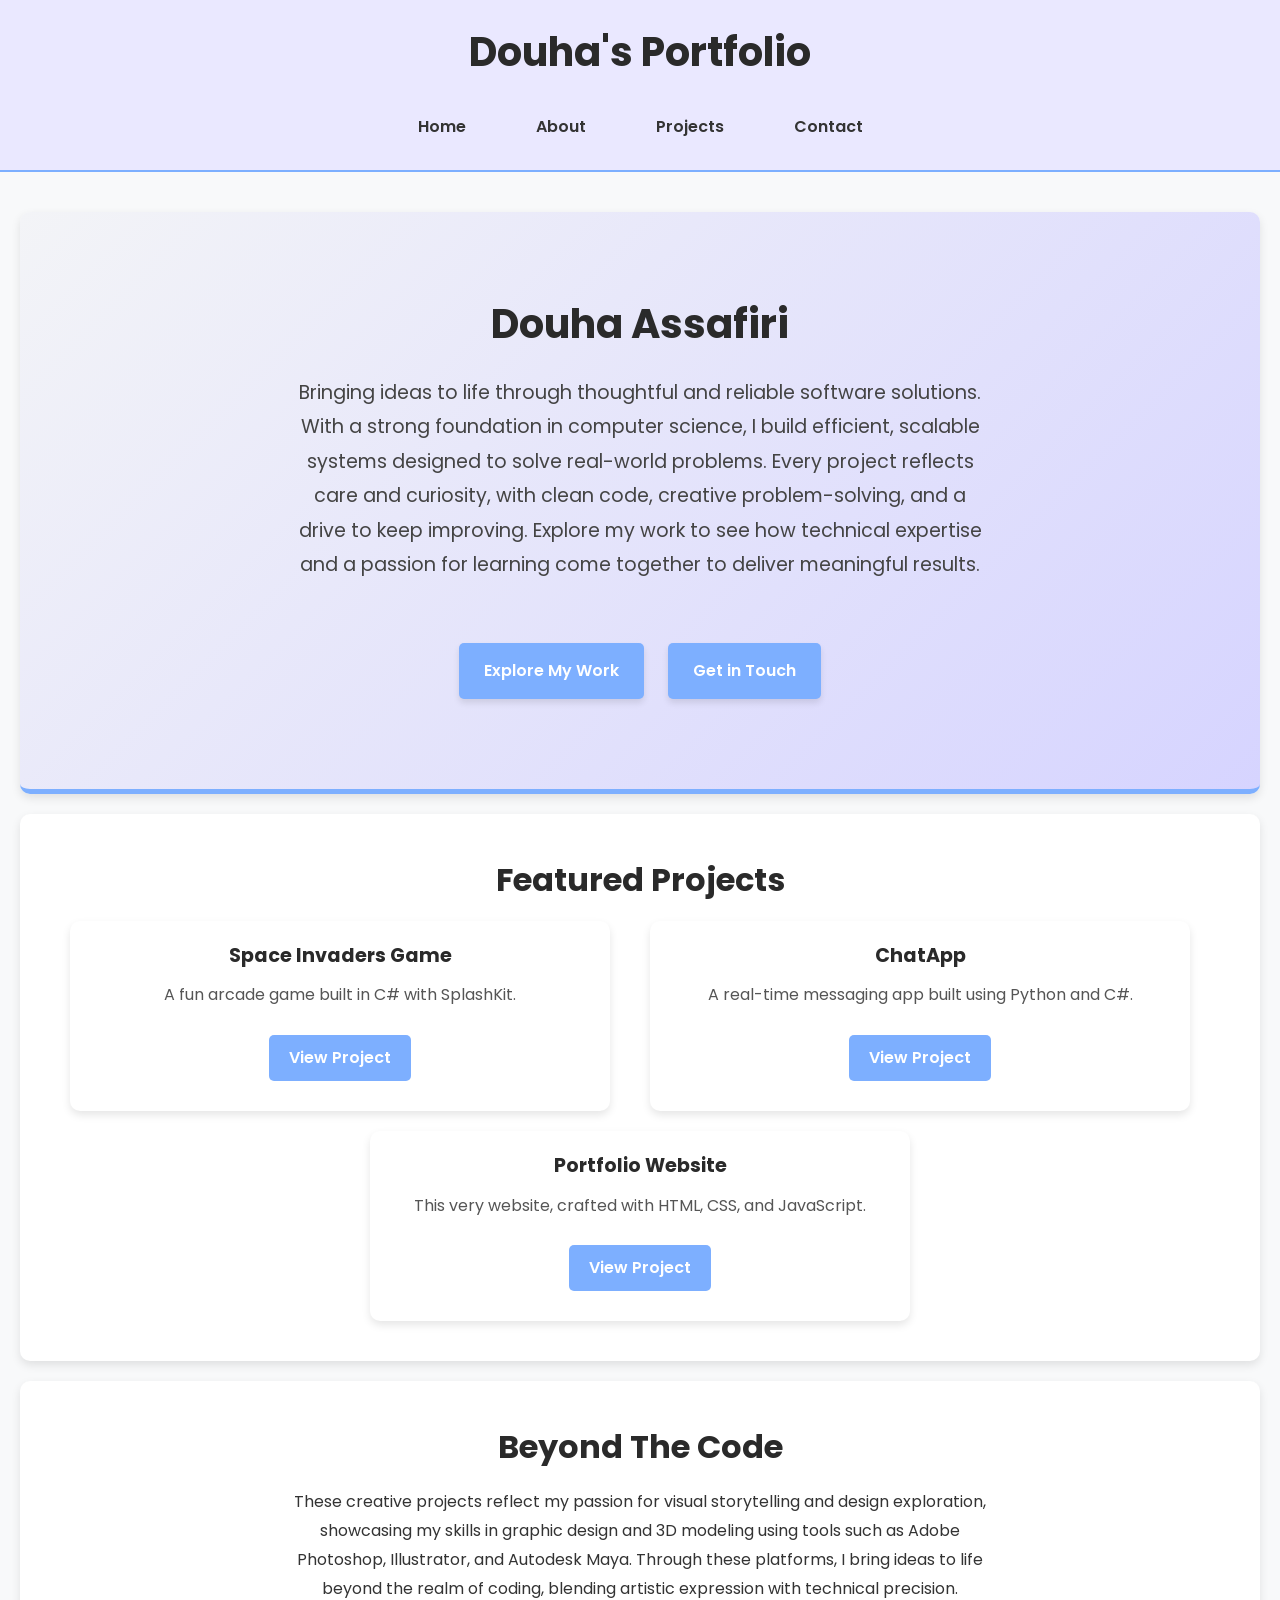
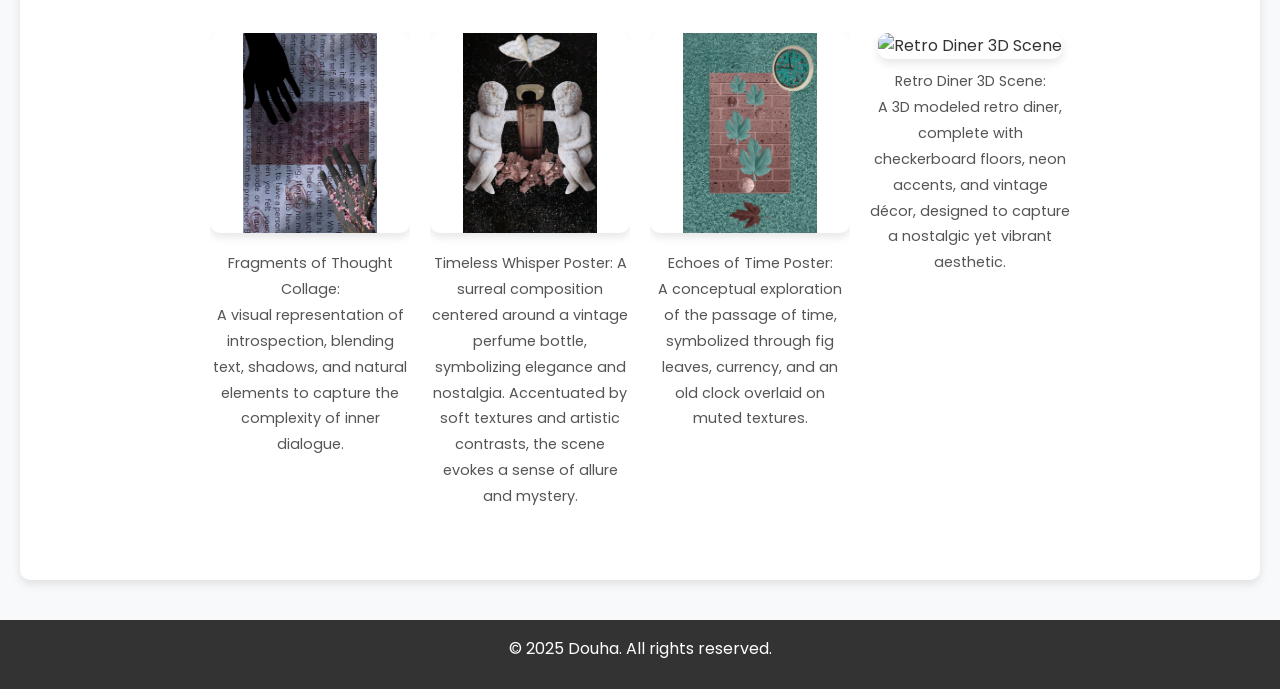
==== index.html @ 79ac9a8f "Updated design details and project descriptions" ====
<!DOCTYPE html>
<html lang="en">

<head>
    <meta charset="UTF-8">
    <meta name="viewport" content="width=device-width, initial-scale=1.0">
    <title>Douha's Portfolio</title>
    <link href="https://fonts.googleapis.com/css2?family=Poppins:wght@400;600&display=swap" rel="stylesheet">
    <link rel="stylesheet" href="style.css">
    <link rel="stylesheet" href="https://cdnjs.cloudflare.com/ajax/libs/highlight.js/11.7.0/styles/default.min.css">
    <script src="https://cdnjs.cloudflare.com/ajax/libs/highlight.js/11.7.0/highlight.min.js"></script>
    <script>hljs.highlightAll();</script>
</head>

<body>
    <header>
        <h1>Douha's Portfolio</h1>
        <button class="hamburger" aria-label="Toggle menu">☰</button>
        <nav>
            <a href="index.html">Home</a>
            <a href="about.html">About</a>
            <a href="projects.html">Projects</a>
            <a href="contact.html">Contact</a>
        </nav>
    </header>

    <main>
        <!-- Hero Section -->
        <section id="hero">
            <h1>Douha Assafiri</h1>
            <p>
                Bringing ideas to life through thoughtful and reliable software solutions. With a strong foundation in
                computer science, I build efficient, scalable systems designed to solve real-world problems. Every
                project reflects care and curiosity, with clean code, creative problem-solving, and a drive to keep
                improving. Explore my work to see how technical expertise and a passion for learning come together to
                deliver meaningful results.
            </p>
            <div class="buttons">
                <a href="projects.html" class="button">Explore My Work</a>
                <a href="contact.html" class="button">Get in Touch</a>
            </div>
        </section>

        <!-- Featured Projects Section -->
        <section id="projects">
            <h2>Featured Projects</h2>
            <div class="project-gallery">
                <div class="project-item">
                    <h3>Space Invaders Game</h3>
                    <p>A fun arcade game built in C# with SplashKit.</p>
                    <a href="projects/space-invaders.html" class="button">View Project</a>
                </div>
                <br><br>
                <div class="project-item">
                    <h3>ChatApp</h3>
                    <p>A real-time messaging app built using Python and C#.</p>
                    <a href="#projects/chatapp.html" class="button">View Project</a>
                </div>
                <br><br>
                <div class="project-item">
                    <h3>Portfolio Website</h3>
                    <p>This very website, crafted with HTML, CSS, and JavaScript.</p>
                    <a href="projects/portfolio-website.html" class="button">View Project</a>
                </div>
            </div>
        </section>

        <!-- Complementary Skills Section -->
        <section id="skills">
            <h2>Beyond the Code</h2>
            <p>These creative projects reflect my passion for visual storytelling and design exploration, showcasing my
                skills in graphic design and 3D modeling using tools such as Adobe Photoshop, Illustrator, and Autodesk
                Maya. Through these platforms, I bring ideas to life beyond the realm of coding, blending artistic
                expression with technical precision.</p>

            <div class="thumbnail-gallery">
                <div class="thumbnail-item">
                    <img src="images/book.png" alt="Fragments of Thought Collage" onclick="openLightbox(0)">
                    <p>Fragments of Thought Collage: <br>A visual representation of introspection, blending text,
                        shadows, and natural elements to capture the complexity of inner dialogue.</p>
                </div>
                <div class="thumbnail-item">
                    <img src="images/perfume.png" alt="Timeless Whisper Poster" onclick="openLightbox(1)">
                    <p>Timeless Whisper Poster: A surreal composition centered around a vintage perfume bottle,
                        symbolizing elegance and nostalgia. Accentuated by soft textures and artistic contrasts, the
                        scene evokes a sense of allure and mystery.</p>
                </div>
                <div class="thumbnail-item">
                    <img src="images/time.png" alt="Echoes of Time Poster" onclick="openLightbox(2)">
                    <p>Echoes of Time Poster: <br>A conceptual exploration of the passage of time, symbolized through
                        fig leaves, currency, and an old clock overlaid on muted textures.</p>
                </div>
                <div class="thumbnail-item diner">
                    <img src="images/3d-model-thumbnail.jpg" alt="Retro Diner 3D Scene" onclick="openLightbox(3)">
                    <p>Retro Diner 3D Scene: <br>A 3D modeled retro diner, complete with checkerboard floors, neon
                        accents, and vintage décor, designed to capture a nostalgic yet vibrant aesthetic.</p>
                </div>
            </div>
        </section>
    </main>

    <!-- Lightbox -->
    <div id="lightbox" class="hidden">
        <span class="close-btn">&times;</span>
        <div class="lightbox-content">
            <img id="lightbox-img" src="" alt="">
            <p id="lightbox-caption"></p>
            <button class="prev">&larr; Prev</button>
            <button class="next">Next &rarr;</button>
        </div>
    </div>

    <footer>
        <p>&copy; 2025 Douha. All rights reserved.</p>
    </footer>

    <script src="script.js" defer></script>
</body>

</html>
---- style.css ----
/* General Reset */
* {
    margin: 0;
    padding: 0;
    box-sizing: border-box;
}

/* HTML and Body */
html, body {
    height: 100%;
    display: flex;
    flex-direction: column;
}

/* General Styles */
body {
    font-family: 'Poppins', Arial, sans-serif;
    margin: 0;
    padding: 0;
    background: #f8f9fa;
    color: #333;
    line-height: 1.6;
}

/* General List Styling */
section ul, section ol {
    text-align: left;
    margin-bottom: 20px;
    padding: 0;
}

p, section li {
    font-size: 1rem;
    margin: 0 0 10px;
    max-width: 700px;
    line-height: 1.8;
}

h1 {
    font-size: 2.5rem;
    margin-bottom: 20px;
    font-weight: 700;
    color: #2a2a2a;
    text-transform: capitalize;
}

h2 {
    font-size: 2rem;
    margin-bottom: 16px;
    font-weight: 700;
    color: #2a2a2a;
    text-transform: capitalize;
}

h3 {
    font-size: 1.5rem;
    margin-bottom: 10px;
    font-weight: 700;
    color: #2a2a2a;
    text-transform: capitalize;
}



/***************************************************/
/* Header */
/***************************************************/
header {
    background: #eae8ff;
    color: #333;
    padding: 20px;
    text-align: center;
    border-bottom: 2px solid #7dafff;
    position: relative;
}

nav {
    display: flex;
    justify-content: center;
    flex-wrap: wrap;
    gap: 20px;
}

nav a {
    margin: 0 10px;
    text-decoration: none;
    color: #333;
    font-weight: 600;
    position: relative;
    padding: 10px 15px;
}

nav a:hover {
    color: #005f99;
}

nav a::after {
    content: "";
    position: absolute;
    left: 0;
    bottom: 0;
    width: 0;
    height: 2px;
    background: linear-gradient(90deg, #7dafff, #94c8ff);
    transition: width 0.3s ease-in-out;
}

nav a:hover::after {
    width: 100%;
}



/* Main Content */
main {
    flex: 1;
    padding: 20px;
}

/* Sections */
section {
    padding: 40px;
    display: flex;
    flex-direction: column;
    align-items: center;
    justify-content: center;
    margin: 20px auto;
    background: #ffffff;
    border-radius: 10px;
    box-shadow: 0 4px 10px rgba(0, 0, 0, 0.1);
    text-align: center;
}

/* Buttons */
a.button {
    display: inline-block;
    padding: 10px 18px;
    background: linear-gradient(90deg, #7dafff, #94c8ff);
    color: #ffffff;
    text-decoration: none;
    border-radius: 25px;
    font-weight: 600;
    transition: background-size 0.3s ease-in-out, transform 0.2s ease-in-out;
    background-size: 200% 200%;
    background-position: 0% 50%;
}

a.button:hover {
    background-position: 100% 50%;
    transform: translateY(-3px);
}



/***************************************************/
/* Index Page */
/***************************************************/

/* Hero Section */

#hero {
    text-align: center;
    padding: 80px 20px;
    background: linear-gradient(135deg, #f3f4f7, #d6d4ff);
    color: #333;
    border-bottom: 5px solid #7dafff;
}

#hero h1 {
    font-size: 2.5rem;
    margin-bottom: 20px;
    font-weight: 700;
    color: #2a2a2a;
    text-transform: capitalize;
}

#hero p {
    font-size: 1.2rem;
    max-width: 700px;
    margin: 0 auto 30px;
    line-height: 1.8;
    color: #444;
}

#hero .buttons {
    margin-top: 20px;
}

#hero .button {
    margin: 10px;
    padding: 15px 25px;
    font-size: 1rem;
    background: #7dafff;
    color: white;
    text-decoration: none;
    border-radius: 5px;
    transition: background 0.3s ease, transform 0.2s ease;
    box-shadow: 0 4px 6px rgba(0, 0, 0, 0.1);
}

#hero .button:hover {
    background: #005f99;
    transform: translateY(-3px);
}

/* Projects Section */

#coding {
    text-align: center;
    padding: 40px;
    background: #f8f9fa;
}

.project-gallery {
    display: flex;
    flex-wrap: wrap;
    justify-content: center;
    gap: 20px;
}

/* Skills Section */

#skills {
    text-align: center;
    padding: 40px;
    background: #ffffff;
}

#skills .skills-list {
    max-width: 800px;
    margin: 20px auto;
    text-align: left;
}

#skills .skills-list ul {
    list-style-type: none;
    padding: 0;
}

#skills .skills-list li {
    margin: 10px 0;
    font-size: 1rem;
    line-height: 1.8;
    color: #555;
}



/***************************************************/
/* About Page */
/***************************************************/

/* Call-to-Action Section */

#cta {
    background: linear-gradient(135deg, #f3f4f7, #d6d4ff);
    padding: 40px 20px;
    text-align: center;
    border-radius: 10px;
    margin: 40px 20px;
}

#cta p {
    max-width: 700px;
    margin: 0 auto 20px;
}

#cta .buttons {
    margin-top: 20px;
}

#cta .button {
    margin: 10px;
    padding: 15px 25px;
    font-size: 1rem;
    background: #7dafff;
    color: white;
    text-decoration: none;
    border-radius: 5px;
    transition: background 0.3s ease, transform 0.2s ease;
    box-shadow: 0 4px 6px rgba(0, 0, 0, 0.1);
}

#cta .button:hover {
    background: #005f99;
    transform: translateY(-3px);
}



/***************************************************/
/* Projects Page */
/***************************************************/

#projects {
    padding: 40px 20px;
    text-align: center;
}

.project-list {
    display: flex;
    flex-wrap: wrap;
    justify-content: center;
    gap: 20px;
}

.project-item {
    width: 45%;
    background: #ffffff;
    padding: 20px;
    border-radius: 10px;
    box-shadow: 0 4px 8px rgba(0, 0, 0, 0.1);
    text-align: center;
    transition: transform 0.3s ease, box-shadow 0.3s ease;
}

.project-item:hover {
    transform: translateY(-3px);
    box-shadow: 0 8px 15px rgba(0, 0, 0, 0.2);
}


.project-item h3 {
    font-size: 1.2rem;
    margin-bottom: 10px;
}

.project-item p {
    color: #555;
    margin-bottom: 15px;
}

.project-item .project-links {
    display: flex;
    justify-content: center;
    margin-top: 10px;
}

.project-item .button {
    margin: 10px;
    padding: 10px 20px;
    background: #7dafff;
    color: white;
    text-decoration: none;
    border-radius: 5px;
    transition: background 0.3s ease, transform 0.2s ease;
}

.project-item .button:hover {
    background: #005f99;
    transform: translateY(-3px);
}

.toggle-files {
    font: inherit;
    display: inline-block;
    padding: 10px 20px;
    margin: 10px;
    background: #7dafff;
    color: #ffffff;
    text-decoration: none;
    border-radius: 5px;
    font-weight: 600;
    border: none;
    cursor: pointer;
    font-size: 1rem;
    transition: background-size 0.3s ease-in-out, transform 0.2s ease-in-out;
    background-size: 200% 200%;
    background-position: 0% 50%;
    box-shadow: 0 4px 6px rgba(0, 0, 0, 0.1);
}

.toggle-files:hover {
    background-position: 100% 50%;
    transform: translateY(-3px);
    background: #005f99;
}


.file-list {
    margin-top: 20px;
    text-align: left;
    background: #f8f9fa;
    border: 1px solid #ddd;
    padding: 15px;
    border-radius: 5px;
    overflow-x: auto;
    max-width: 100%;
}

.button-container {
    display: flex;
    justify-content: center;
    margin-top: 20px;
}

.button-container .button {
    display: inline-flex;
    align-items: center;
    justify-content: center;
    padding: 12px 20px;
    background: #f8f9fa;
    color: #7dafff;
    border-radius: 25px;
    border: 2px solid #7dafff;
    font-size: 1rem;
    font-weight: 600;
    cursor: pointer;
    transition: transform 0.3s ease, background 0.3s ease;
}

.button-container .button:hover {
    background: #7dafff;
    color: #ffffff;
    transform: translateY(-3px);
}

pre {
    white-space: pre-wrap;
    word-wrap: break-word;
    background: #f8f9fa;
    padding: 10px;
    border-radius: 5px;
    font-size: 0.9rem;
    max-width: 100%;
}

.file-list pre,
.file-list code {
    text-align: left;
    margin: 0;
    padding: 15px;
    background-color: #f8f9fa;
    border-radius: 5px;
    overflow-x: auto;
    font-family: 'Courier New', monospace;
}




/***************************************************/
/* Contact Page */
/***************************************************/

/* Icon Button */
.icon-button {
    display: inline-flex;
    justify-content: center;
    align-items: center;
    margin: 10px;
    width: 60px;
    height: 60px;
    background: #f8f9fa;
    border: 2px solid #d6d4ff;
    border-radius: 50%;
    transition: background 0.3s ease, transform 0.2s ease, box-shadow 0.2s ease;
    box-shadow: 0 4px 10px rgba(0, 0, 0, 0.1);
}

.icon-button:hover {
    background: #eae8ff; 
    transform: translateY(-3px) scale(1.1);
    box-shadow: 0 6px 15px rgba(0, 0, 0, 0.2);
}

.icon {
    width: 60%;
    height: 60%;
    display: block;
    filter: grayscale(100%);
    transition: filter 0.3s ease;
}

.icon-button:hover .icon {
    filter: grayscale(0);
}

/* Social Links Container */
.social-links {
    margin-top: 20px;
    display: flex;
    gap: 20px;
    justify-content: center;
}



/***************************************************/
/* Space Invaders Game */
/***************************************************/

/* Section Styling */
#overview, #design-details {
    text-align: center;
    padding: 40px 20px;
    background: #ffffff;
    margin: 40px auto;
    border-radius: 10px;
    box-shadow: 0 4px 10px rgba(0, 0, 0, 0.1);
}

/* Thumbnail Gallery */
.thumbnail-gallery {
    display: flex;
    justify-content: center;
    gap: 20px;
    flex-wrap: wrap;
    padding: 20px;
}

.thumbnail-item {
    width: 200px;
    text-align: center;
    overflow: hidden;
}

.thumbnail-item img {
    height: 200px;
    width: 100%;
    object-fit: contain;
    border-radius: 10px;
    box-shadow: 0 4px 10px rgba(0, 0, 0, 0.1);
    transition: transform 0.2s ease;
}

.thumbnail-item img:hover {
    transform: scale(1.05);
}

.thumbnail-item p {
    margin-top: 10px;
    font-size: 0.9rem;
    color: #555;
}

/* Embed PDF Styling */
iframe {
    border-radius: 10px;
    box-shadow: 0 4px 10px rgba(0, 0, 0, 0.1);
}

/* Lightbox Overlay */
#lightbox {
    position: fixed;
    top: 0;
    left: 0;
    width: 100vw;
    height: 100vh;
    background: rgba(0, 0, 0, 0.8);
    display: flex;
    justify-content: center;
    align-items: center;
    z-index: 9999;
}

#lightbox.hidden {
    display: none;
}

.lightbox-content {
    position: relative;
    text-align: center;
    color: white;
}

.lightbox-content img {
    max-width: 90%;
    max-height: 70vh;
    margin-bottom: 10px;
    border-radius: 10px;
}

.lightbox-content p {
    max-width: 90%;
    width: auto;
    margin: 0 auto;
    font-size: 1.1rem;
    padding-top: 10px;
}

.close-btn {
    position: absolute;
    top: 10px;
    right: 20px;
    font-size: 30px;
    color: white;
    cursor: pointer;
}

.prev, .next {
    background: #7dafff;
    border: none;
    color: white;
    padding: 10px 20px;
    font-size: 1.1rem;
    cursor: pointer;
    border-radius: 5px;
    margin: 10px;
}

.prev:hover, .next:hover, .close-btn:hover {
    background: #005f99;
}

body.lightbox-open {
    overflow: hidden;
}




/***************************************************/
/* Footer */
/***************************************************/

footer {
    background: #333;
    color: #ffffff;
    text-align: center;
    padding: 15px;
    font-size: 14px;
    margin: 0;
    width: 100%;
}

footer p {
    max-width: none;
}




/***************************************************/
/* Hamburger Menu */
/***************************************************/

.hamburger {
    display: none;
    background: none;
    border: none;
    font-size: 24px;
    cursor: pointer;
    color: #333;
    position: absolute;
    top: 15px;
    right: 15px;
    z-index: 1000;
}

/***************************************************/
/* Media Queries */
/***************************************************/

@media (max-width: 768px) {
    /* Ensure nav is hidden by default */
    nav {
        display: none; /* Hide navigation menu */
        flex-direction: column;
        gap: 10px;
        background: #eae8ff;
        position: absolute;
        top: 60px;
        right: 0;
        width: 100%;
        padding: 20px;
        box-shadow: 0 4px 10px rgba(0, 0, 0, 0.1);
        border-top: 2px solid #d6d4ff;
        z-index: 1000; /* Ensure it appears above other elements */
    }

    /* Show navigation when the "show" class is toggled */
    nav.show {
        display: flex;
    }

    /* Display hamburger menu for mobile */
    .hamburger {
        display: block;
    }

    nav a {
        padding: 10px;
        text-align: center;
        width: 100%;
        border-radius: 5px;
        transition: background 0.3s ease-in-out;
    }

    nav a:hover {
        background: #d6d4ff;
    }

    .project-item {
        width: 90%;
        padding: 10px;
    }

    pre {
        font-size: 0.8rem;
    }

    .lightbox-content img {
        max-width: 95%;
        max-height: 50vh;
    }

    .lightbox-content p {
        font-size: 1rem;
        padding-top: 5px;
    }

    .prev, .next {
        padding: 8px 16px;
        font-size: 1rem;
    }

    .close-btn {
        font-size: 24px;
        right: 10px;
    }
}
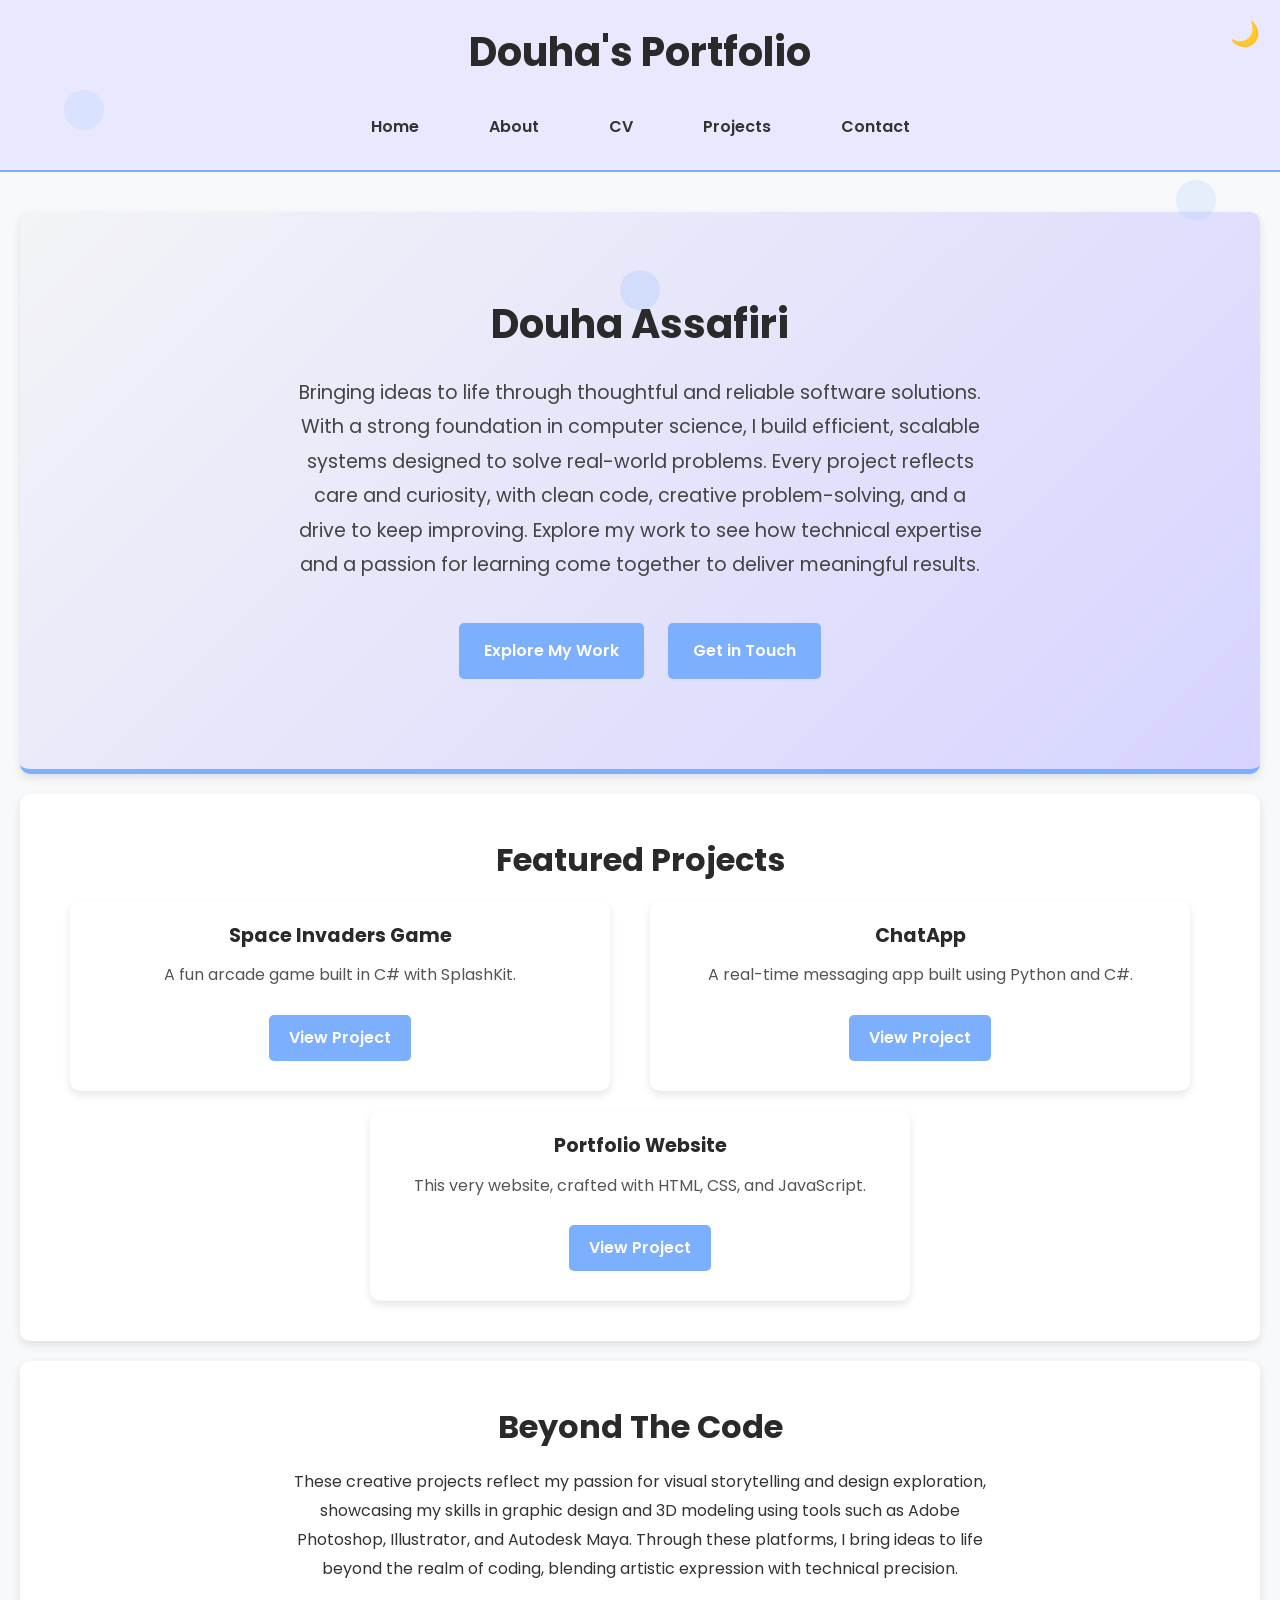
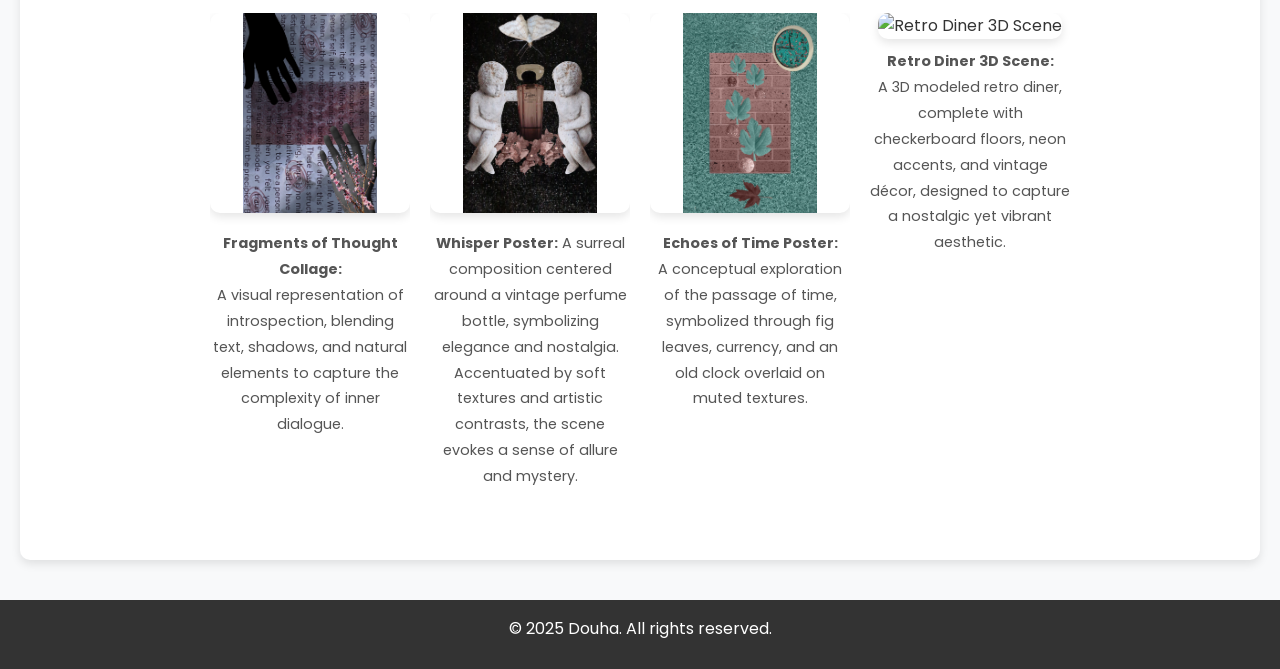
==== commit eaaf0c1a: "Enhanced styling, added CV page, and updated portfolio website project page" ====
--- a/index.html
+++ b/index.html
@@ -17,8 +17,10 @@
         <h1>Douha's Portfolio</h1>
         <button class="hamburger" aria-label="Toggle menu">☰</button>
         <nav>
+            <button id="theme-toggle" class="theme-toggle" aria-label="Toggle Dark Mode">🌙</button>
             <a href="index.html">Home</a>
             <a href="about.html">About</a>
+            <a href="cv.html">CV</a>
             <a href="projects.html">Projects</a>
             <a href="contact.html">Contact</a>
         </nav>
@@ -26,23 +28,28 @@
 
     <main>
         <!-- Hero Section -->
+        <div class="floating-shape shape-left"></div>
+        <div class="floating-shape shape-middle"></div>
+        <div class="floating-shape shape-right"></div>
         <section id="hero">
-            <h1>Douha Assafiri</h1>
-            <p>
-                Bringing ideas to life through thoughtful and reliable software solutions. With a strong foundation in
-                computer science, I build efficient, scalable systems designed to solve real-world problems. Every
-                project reflects care and curiosity, with clean code, creative problem-solving, and a drive to keep
-                improving. Explore my work to see how technical expertise and a passion for learning come together to
-                deliver meaningful results.
-            </p>
-            <div class="buttons">
-                <a href="projects.html" class="button">Explore My Work</a>
-                <a href="contact.html" class="button">Get in Touch</a>
+            <div class="hero-content">
+                <h1>Douha Assafiri</h1>
+                <p>
+                    Bringing ideas to life through thoughtful and reliable software solutions. With a strong foundation in
+                    computer science, I build efficient, scalable systems designed to solve real-world problems. Every
+                    project reflects care and curiosity, with clean code, creative problem-solving, and a drive to keep
+                    improving. Explore my work to see how technical expertise and a passion for learning come together to
+                    deliver meaningful results.
+                </p>
+                <div class="hero-buttons">
+                    <a href="projects.html" class="button">Explore My Work</a>
+                    <a href="contact.html" class="button">Get in Touch</a>
+                </div>
             </div>
         </section>
 
         <!-- Featured Projects Section -->
-        <section id="projects">
+        <section id="projects"  class="scroll-fade">
             <h2>Featured Projects</h2>
             <div class="project-gallery">
                 <div class="project-item">
@@ -54,7 +61,7 @@
                 <div class="project-item">
                     <h3>ChatApp</h3>
                     <p>A real-time messaging app built using Python and C#.</p>
-                    <a href="#projects/chatapp.html" class="button">View Project</a>
+                    <a href="projects/chatapp.html" class="button">View Project</a>
                 </div>
                 <br><br>
                 <div class="project-item">
@@ -66,7 +73,7 @@
         </section>
 
         <!-- Complementary Skills Section -->
-        <section id="skills">
+        <section id="skills"  class="scroll-fade">
             <h2>Beyond the Code</h2>
             <p>These creative projects reflect my passion for visual storytelling and design exploration, showcasing my
                 skills in graphic design and 3D modeling using tools such as Adobe Photoshop, Illustrator, and Autodesk
@@ -76,23 +83,23 @@
             <div class="thumbnail-gallery">
                 <div class="thumbnail-item">
                     <img src="images/book.png" alt="Fragments of Thought Collage" onclick="openLightbox(0)">
-                    <p>Fragments of Thought Collage: <br>A visual representation of introspection, blending text,
+                    <p><strong>Fragments of Thought Collage:</strong> <br>A visual representation of introspection, blending text,
                         shadows, and natural elements to capture the complexity of inner dialogue.</p>
                 </div>
                 <div class="thumbnail-item">
                     <img src="images/perfume.png" alt="Timeless Whisper Poster" onclick="openLightbox(1)">
-                    <p>Timeless Whisper Poster: A surreal composition centered around a vintage perfume bottle,
+                    <p><strong>Whisper Poster:</strong> A surreal composition centered around a vintage perfume bottle,
                         symbolizing elegance and nostalgia. Accentuated by soft textures and artistic contrasts, the
                         scene evokes a sense of allure and mystery.</p>
                 </div>
                 <div class="thumbnail-item">
                     <img src="images/time.png" alt="Echoes of Time Poster" onclick="openLightbox(2)">
-                    <p>Echoes of Time Poster: <br>A conceptual exploration of the passage of time, symbolized through
+                    <p><strong>Echoes of Time Poster:</strong> <br>A conceptual exploration of the passage of time, symbolized through
                         fig leaves, currency, and an old clock overlaid on muted textures.</p>
                 </div>
                 <div class="thumbnail-item diner">
                     <img src="images/3d-model-thumbnail.jpg" alt="Retro Diner 3D Scene" onclick="openLightbox(3)">
-                    <p>Retro Diner 3D Scene: <br>A 3D modeled retro diner, complete with checkerboard floors, neon
+                    <p><strong>Retro Diner 3D Scene:</strong> <br>A 3D modeled retro diner, complete with checkerboard floors, neon
                         accents, and vintage décor, designed to capture a nostalgic yet vibrant aesthetic.</p>
                 </div>
             </div>
@@ -105,8 +112,8 @@
         <div class="lightbox-content">
             <img id="lightbox-img" src="" alt="">
             <p id="lightbox-caption"></p>
-            <button class="prev">&larr; Prev</button>
-            <button class="next">Next &rarr;</button>
+            <button class="prev">&larr;</button>
+            <button class="next">&rarr;</button>
         </div>
     </div>
 
--- a/style.css
+++ b/style.css
@@ -3,6 +3,11 @@
     margin: 0;
     padding: 0;
     box-sizing: border-box;
+}
+
+/* Smooth Scrolling */
+html {
+    scroll-behavior: smooth;
 }
 
 /* HTML and Body */
@@ -22,6 +27,23 @@
     line-height: 1.6;
 }
 
+/* Dark Mode */
+.dark-mode {
+    background-color: #1e1e1e;
+    color: #ffffff;
+}
+
+.theme-toggle {
+    position: absolute;
+    top: 20px;
+    right: 20px;
+    background-color: transparent;
+    border: none;
+    font-size: 1.5rem;
+    cursor: pointer;
+    z-index: 1000;
+}
+
 /* General List Styling */
 section ul, section ol {
     text-align: left;
@@ -60,6 +82,69 @@
     text-transform: capitalize;
 }
 
+body.dark-mode h1, body.dark-mode h2, body.dark-mode h3, body.dark-mode p {
+    color: #eee;
+}
+
+body.dark-mode section {
+    background-color: #333;
+    color: #ddd;
+}
+
+.scroll-fade {
+    opacity: 1;
+    transform: translateY(0);
+    transition: opacity 0.6s ease, transform 0.6s ease;
+}
+
+.scroll-fade.hide {
+    transform: translateY(20px);
+}
+
+
+.scroll-fade.show {
+    opacity: 1;
+    transform: translateY(0);
+}
+
+.floating-shape {
+    width: 40px;
+    height: 40px;
+    background-color: #7dafff;
+    border-radius: 50%;
+    position: absolute;
+    animation: float 6s infinite ease-in-out;
+    opacity: 0.2;
+    z-index: 1;
+}
+
+.shape-left {
+    top: 10%;
+    left: 5%;
+    background-color: #94c8ff;
+}
+
+.shape-middle {
+    top: 30%;
+    left: 50%;
+    transform: translateX(-50%);
+    background-color: #7dafff;
+}
+
+.shape-right {
+    top: 20%;
+    right: 5%;
+    background-color: #94c8ff;
+}
+
+@keyframes float {
+    0%, 100% {
+        transform: translateY(0);
+    }
+    50% {
+        transform: translateY(-20px);
+    }
+}
 
 
 /***************************************************/
@@ -72,6 +157,12 @@
     text-align: center;
     border-bottom: 2px solid #7dafff;
     position: relative;
+}
+
+body.dark-mode header {
+    background: #333;
+    color: #eee;
+    border-bottom: 2px solid #555;
 }
 
 nav {
@@ -109,6 +200,13 @@
     width: 100%;
 }
 
+body.dark-mode nav a {
+    color: #eee;
+}
+
+body.dark-mode nav a::after {
+    background: linear-gradient(90deg, #444, #666);
+}
 
 
 /* Main Content */
@@ -135,7 +233,7 @@
 a.button {
     display: inline-block;
     padding: 10px 18px;
-    background: linear-gradient(90deg, #7dafff, #94c8ff);
+    background: #7dafff;
     color: #ffffff;
     text-decoration: none;
     border-radius: 25px;
@@ -146,8 +244,19 @@
 }
 
 a.button:hover {
+    background: linear-gradient(90deg, #94c8ff, #7dafff);
     background-position: 100% 50%;
     transform: translateY(-3px);
+}
+
+body.dark-mode a.button {
+    background: #444;
+    color: #7dafff;
+}
+
+body.dark-mode a.button:hover {
+    background: #888;
+    color: #ffffff;
 }
 
 
@@ -164,6 +273,42 @@
     background: linear-gradient(135deg, #f3f4f7, #d6d4ff);
     color: #333;
     border-bottom: 5px solid #7dafff;
+    display: flex;
+    justify-content: center;
+    align-items: center;
+}
+
+body.dark-mode #hero {
+    background: linear-gradient(135deg, #2b2b2b, #3e3e3e);
+    border-bottom: 5px solid #555;
+}
+
+.hero-content {
+    animation: fadeIn 0.8s ease-in-out;
+}
+
+@keyframes fadeIn {
+    0% {
+        opacity: 0;
+        transform: translateY(30px);
+    }
+    100% {
+        opacity: 1;
+        transform: translateY(0);
+    }
+}
+
+.hero-buttons a {
+    padding: 15px 25px;
+    color: white;
+    text-decoration: none;
+    margin: 10px;
+    border-radius: 5px;
+    transition: background 0.3s ease, transform 0.2s ease;
+}
+
+.hero-buttons a:hover {
+    transform: translateY(-3px);
 }
 
 #hero h1 {
@@ -174,6 +319,10 @@
     text-transform: capitalize;
 }
 
+body.dark-mode #hero h1 {
+    color: #eee;
+}
+
 #hero p {
     font-size: 1.2rem;
     max-width: 700px;
@@ -182,25 +331,8 @@
     color: #444;
 }
 
-#hero .buttons {
-    margin-top: 20px;
-}
-
-#hero .button {
-    margin: 10px;
-    padding: 15px 25px;
-    font-size: 1rem;
-    background: #7dafff;
-    color: white;
-    text-decoration: none;
-    border-radius: 5px;
-    transition: background 0.3s ease, transform 0.2s ease;
-    box-shadow: 0 4px 6px rgba(0, 0, 0, 0.1);
-}
-
-#hero .button:hover {
-    background: #005f99;
-    transform: translateY(-3px);
+body.dark-mode #hero p {
+    color: #ccc;
 }
 
 /* Projects Section */
@@ -211,6 +343,11 @@
     background: #f8f9fa;
 }
 
+body.dark-mode #coding {
+    background: #2c2c2c;
+    color: #ddd;
+}
+
 .project-gallery {
     display: flex;
     flex-wrap: wrap;
@@ -223,7 +360,12 @@
 #skills {
     text-align: center;
     padding: 40px;
-    background: #ffffff;
+    background-color: #ffffff;
+}
+
+body.dark-mode #skills {
+    background-color: #1f1f1f;
+    color: #ddd;
 }
 
 #skills .skills-list {
@@ -244,6 +386,10 @@
     color: #555;
 }
 
+body.dark-mode #skills .skills-list li {
+    color: #ccc;
+}
+
 
 
 /***************************************************/
@@ -257,7 +403,10 @@
     padding: 40px 20px;
     text-align: center;
     border-radius: 10px;
-    margin: 40px 20px;
+}
+
+body.dark-mode #cta {
+    background: linear-gradient(135deg, #2b2b2b, #3e3e3e);
 }
 
 #cta p {
@@ -273,8 +422,6 @@
     margin: 10px;
     padding: 15px 25px;
     font-size: 1rem;
-    background: #7dafff;
-    color: white;
     text-decoration: none;
     border-radius: 5px;
     transition: background 0.3s ease, transform 0.2s ease;
@@ -282,8 +429,142 @@
 }
 
 #cta .button:hover {
-    background: #005f99;
     transform: translateY(-3px);
+}
+
+
+
+/***************************************************/
+/* CV Page */
+/***************************************************/
+.cv-container {
+    display: flex;
+    flex-wrap: wrap;
+    gap: 20px;
+    padding: 40px;
+    background-color: #f7f7f7;
+}
+
+body.dark-mode .cv-container {
+    background-color: #2c2c2c;
+    color: #ddd;
+}
+
+.cv-left-column,
+.cv-right-column {
+    flex: 1 1 45%;
+    background-color: white;
+    padding: 20px;
+    border-radius: 10px;
+    box-shadow: 0 4px 8px rgba(0, 0, 0, 0.1);
+}
+
+body.dark-mode .cv-left-column, body.dark-mode .cv-right-column {
+    background-color: #333;
+    color: #ddd;
+}
+
+.cv-left-column {
+    text-align: left;
+}
+
+.cv-right-column {
+    text-align: left;
+}
+
+.cv-header {
+    font-size: 2rem;
+    font-weight: bold;
+    color: #005f99;
+    margin-bottom: 20px;
+}
+
+body.dark-mode .cv-header {
+    color: #ccc;
+}
+
+.cv-section-title {
+    margin-top: 20px;
+    font-weight: bold;
+    font-size: 1.5rem;
+}
+
+.cv-profile-summary {
+    font-size: 1.1rem;
+    margin-bottom: 20px;
+    line-height: 1.5;
+}
+
+.cv-list {
+    padding-left: 20px;
+}
+
+.cv-list li {
+    margin-bottom: 10px;
+    line-height: 1.8;
+}
+
+.cv-contact-list {
+    list-style: none;
+    padding-left: 0;
+    margin-top: 10px;
+}
+
+.cv-contact-list li {
+    margin-bottom: 10px;
+}
+
+.cv-contact-list li span {
+    font-weight: bold;
+    margin-right: 10px;
+}
+
+.cv-contact-list a {
+    color: #005f99;
+    text-decoration: none;
+    font-weight: 600;
+}
+
+body.dark-mode .cv-contact-list a {
+    color: #7dafff;
+}
+
+.cv-contact-list a:hover {
+    color: #003f73;
+    text-decoration: underline;
+}
+
+body.dark-mode .cv-contact-list a:hover {
+    color: #94c8ff;
+}
+
+.download-button {
+    background: linear-gradient(90deg, #7dafff, #94c8ff);
+    color: #ffffff;
+    display: inline-block;
+    padding: 10px 20px;
+    margin-top: 15px;
+    margin-bottom: 15px;
+    border-radius: 5px;
+    font-weight: 600;
+    text-decoration: none;
+    text-align: center ;
+    transition: background 0.3s ease-in-out, transform 0.2s ease-in-out;
+}
+
+.download-button:hover {
+    background: linear-gradient(90deg, #94c8ff, #7dafff);
+    transform: translateY(-3px);
+}
+
+body.dark-mode .download-button {
+    background: #444;
+    color: #7dafff;
+}
+
+body.dark-mode .download-button:hover {
+    background: #888;
+    color: #ffffff;
 }
 
 
@@ -295,7 +576,18 @@
 #projects {
     padding: 40px 20px;
     text-align: center;
-}
+    background-color: #ffffff;
+    transition: background-color 0.5s ease;
+}
+
+body.dark-mode #projects {
+    background-color: #2c2c2c;
+}
+
+body.dark-mode #projects {
+    background-color: #2c2c2c;
+}
+
 
 .project-list {
     display: flex;
@@ -314,6 +606,11 @@
     transition: transform 0.3s ease, box-shadow 0.3s ease;
 }
 
+body.dark-mode .project-item {
+    background: #333;
+    color: #ddd;
+}
+
 .project-item:hover {
     transform: translateY(-3px);
     box-shadow: 0 8px 15px rgba(0, 0, 0, 0.2);
@@ -339,15 +636,12 @@
 .project-item .button {
     margin: 10px;
     padding: 10px 20px;
-    background: #7dafff;
-    color: white;
     text-decoration: none;
     border-radius: 5px;
     transition: background 0.3s ease, transform 0.2s ease;
 }
 
 .project-item .button:hover {
-    background: #005f99;
     transform: translateY(-3px);
 }
 
@@ -356,7 +650,7 @@
     display: inline-block;
     padding: 10px 20px;
     margin: 10px;
-    background: #7dafff;
+    background: linear-gradient(90deg, #7dafff, #94c8ff);
     color: #ffffff;
     text-decoration: none;
     border-radius: 5px;
@@ -370,12 +664,21 @@
     box-shadow: 0 4px 6px rgba(0, 0, 0, 0.1);
 }
 
+body.dark-mode .toggle-files {
+    background: #444;
+    color: #7dafff;
+}
+
 .toggle-files:hover {
     background-position: 100% 50%;
     transform: translateY(-3px);
-    background: #005f99;
-}
-
+    background: linear-gradient(90deg, #94c8ff, #7dafff);
+}
+
+body.dark-mode .toggle-files:hover {
+    background: #888;
+    color: #ffffff;
+}
 
 .file-list {
     margin-top: 20px;
@@ -388,6 +691,12 @@
     max-width: 100%;
 }
 
+body.dark-mode .file-list {
+    background: #333;
+    color: #ddd;
+    border: 1px solid #555;
+}
+
 .button-container {
     display: flex;
     justify-content: center;
@@ -399,10 +708,7 @@
     align-items: center;
     justify-content: center;
     padding: 12px 20px;
-    background: #f8f9fa;
-    color: #7dafff;
     border-radius: 25px;
-    border: 2px solid #7dafff;
     font-size: 1rem;
     font-weight: 600;
     cursor: pointer;
@@ -410,8 +716,6 @@
 }
 
 .button-container .button:hover {
-    background: #7dafff;
-    color: #ffffff;
     transform: translateY(-3px);
 }
 
@@ -423,6 +727,11 @@
     border-radius: 5px;
     font-size: 0.9rem;
     max-width: 100%;
+}
+
+body.dark-mode pre {
+    background: #333;
+    color: #ddd;
 }
 
 .file-list pre,
@@ -436,6 +745,10 @@
     font-family: 'Courier New', monospace;
 }
 
+body.dark-mode .file-list pre, body.dark-mode .file-list code {
+    background-color: #111;
+    color: #ddd;
+}
 
 
 
@@ -458,10 +771,19 @@
     box-shadow: 0 4px 10px rgba(0, 0, 0, 0.1);
 }
 
+body.dark-mode .icon-button {
+    background: #ccc;
+    border: 2px solid #555;
+}
+
 .icon-button:hover {
     background: #eae8ff; 
     transform: translateY(-3px) scale(1.1);
     box-shadow: 0 6px 15px rgba(0, 0, 0, 0.2);
+}
+
+body.dark-mode .icon-button:hover {
+    background: #fff;
 }
 
 .icon {
@@ -487,7 +809,7 @@
 
 
 /***************************************************/
-/* Space Invaders Game */
+/* Individual Projects */
 /***************************************************/
 
 /* Section Styling */
@@ -500,6 +822,11 @@
     box-shadow: 0 4px 10px rgba(0, 0, 0, 0.1);
 }
 
+body.dark-mode #overview, body.dark-mode #design-details {
+    background: #333;
+    color: #ddd;
+}
+
 /* Thumbnail Gallery */
 .thumbnail-gallery {
     display: flex;
@@ -532,6 +859,10 @@
     margin-top: 10px;
     font-size: 0.9rem;
     color: #555;
+}
+
+body.dark-mode .thumbnail-item p {
+    color: #ccc;
 }
 
 /* Embed PDF Styling */
@@ -560,8 +891,16 @@
 
 .lightbox-content {
     position: relative;
+    display: flex;
+    justify-content: center;
+    align-items: center;
+    flex-direction: column;
     text-align: center;
     color: white;
+}
+
+body.dark-mode .lightbox-content {
+    color: #ddd;
 }
 
 .lightbox-content img {
@@ -574,6 +913,8 @@
 .lightbox-content p {
     max-width: 90%;
     width: auto;
+    max-height: 100px;
+    overflow-y: auto;
     margin: 0 auto;
     font-size: 1.1rem;
     padding-top: 10px;
@@ -588,19 +929,56 @@
     cursor: pointer;
 }
 
+body.dark-mode .close-btn {
+    color: #ddd;
+}
+
 .prev, .next {
-    background: #7dafff;
+    position: absolute;
+    top: 50%;
+    transform: translateY(-50%);
+    background: linear-gradient(90deg, #7dafff, #94c8ff);
     border: none;
     color: white;
     padding: 10px 20px;
-    font-size: 1.1rem;
+    font-size: 1.2rem;
     cursor: pointer;
     border-radius: 5px;
-    margin: 10px;
+    z-index: 1;
+    width: auto;
+    height: auto;
+}
+
+.prev {
+    left: -50px;
+}
+
+.next {
+    right: -50px;
 }
 
 .prev:hover, .next:hover, .close-btn:hover {
-    background: #005f99;
+    background: linear-gradient(90deg, #94c8ff, #7dafff);
+}
+
+body.dark-mode .prev, body.dark-mode .next {
+    background: #444;
+    color: #7dafff;
+}
+
+body.dark-mode .prev:hover, body.dark-mode .next:hover {
+    background: #888;
+    color: #ffffff;
+}
+
+.lightbox-buttons {
+    display: flex;
+    flex-direction: row;
+    justify-content: center;
+    gap: 20px;
+    width: auto;
+    height: auto;
+    margin-top: 10px;
 }
 
 body.lightbox-open {
@@ -643,16 +1021,24 @@
     cursor: pointer;
     color: #333;
     position: absolute;
-    top: 15px;
-    right: 15px;
+    top: 30px;
+    left: 15px;
     z-index: 1000;
 }
 
+body.dark-mode .hamburger {
+    color: #eee;
+}
+
 /***************************************************/
 /* Media Queries */
 /***************************************************/
 
 @media (max-width: 768px) {
+
+    h1 {
+        font-size: 2rem;
+    }
     /* Ensure nav is hidden by default */
     nav {
         display: none; /* Hide navigation menu */
@@ -660,13 +1046,18 @@
         gap: 10px;
         background: #eae8ff;
         position: absolute;
-        top: 60px;
+        top: 111px;
         right: 0;
         width: 100%;
         padding: 20px;
         box-shadow: 0 4px 10px rgba(0, 0, 0, 0.1);
         border-top: 2px solid #d6d4ff;
-        z-index: 1000; /* Ensure it appears above other elements */
+        z-index: 1000; 
+    }
+
+    body.dark-mode nav {
+        background: #333;
+        border-top: 2px solid #555;
     }
 
     /* Show navigation when the "show" class is toggled */
@@ -701,23 +1092,50 @@
     }
 
     .lightbox-content img {
-        max-width: 95%;
+        max-width: 70%;
         max-height: 50vh;
     }
 
     .lightbox-content p {
+        max-width: 70%;
         font-size: 1rem;
         padding-top: 5px;
     }
 
     .prev, .next {
-        padding: 8px 16px;
+        padding: 10px 10px;
         font-size: 1rem;
+    }
+
+    .prev {
+        left: 2.5%;
+    }
+
+    .next {
+        right: 2.5%;
     }
 
     .close-btn {
         font-size: 24px;
         right: 10px;
     }
-}
-
+
+    .cv-container {
+        flex-direction: column;
+        padding: 20px;
+    }
+
+    .cv-left-column,
+    .cv-right-column {
+        width: 100%;
+    }
+
+    .cv-buttons a {
+        padding: 8px 16px;
+    }
+
+    .wave {
+        display: none;
+    }
+}
+
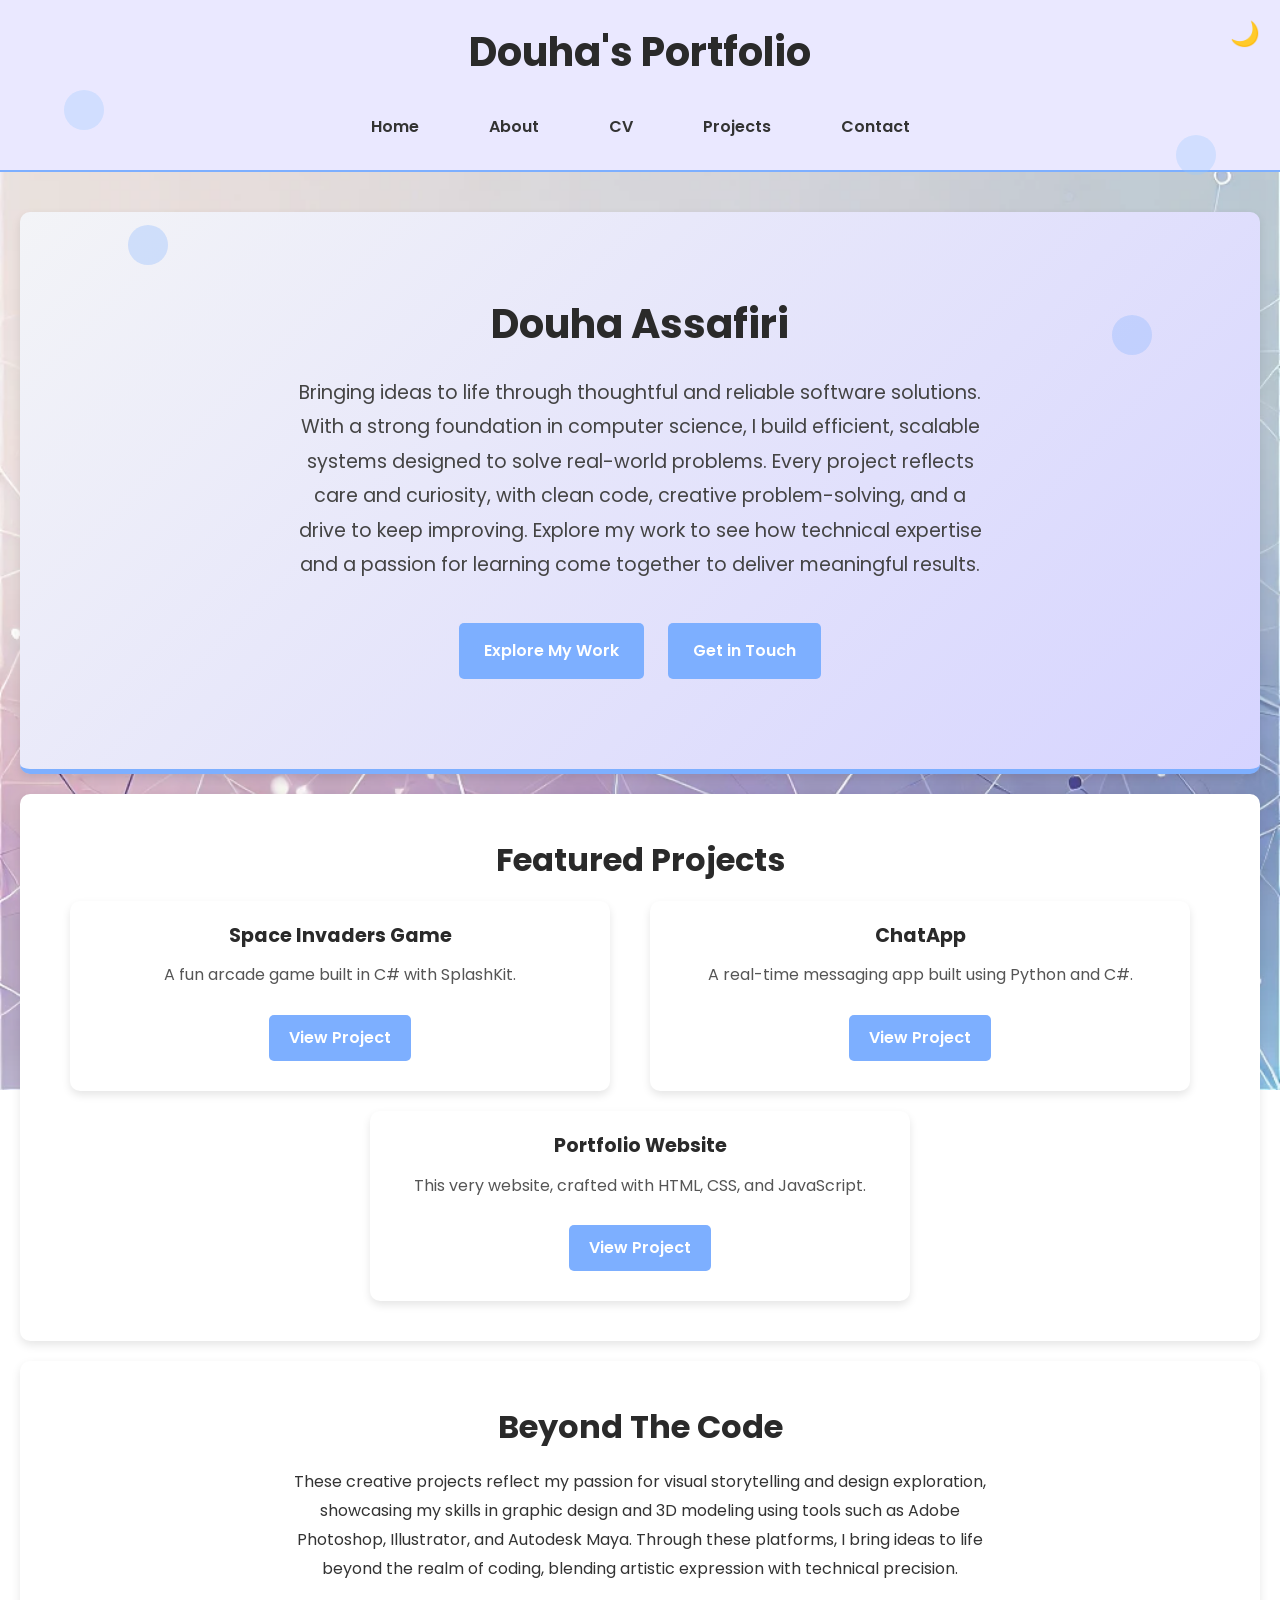
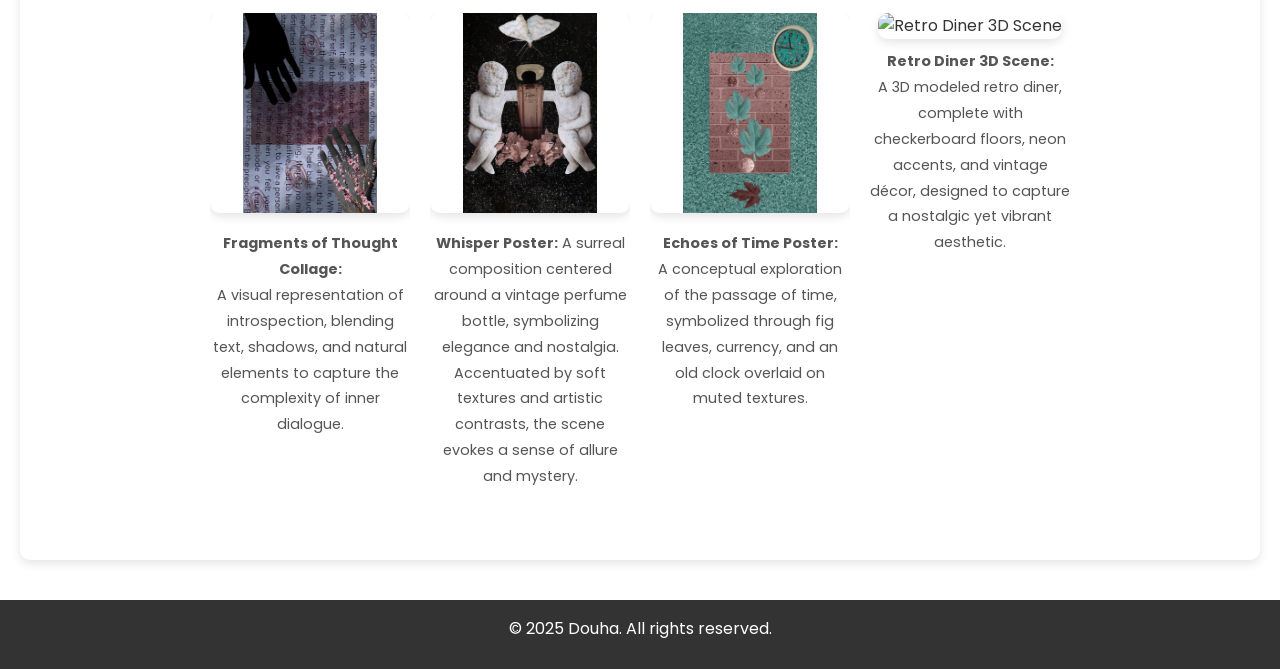
==== commit b6f393a6: "Update floating shapes animation and set full-body background image" ====
--- a/index.html
+++ b/index.html
@@ -27,18 +27,25 @@
     </header>
 
     <main>
+        <!-- Left Floating Shapes -->
+        <div class="floating-shape shape-left-1"></div>
+        <div class="floating-shape shape-left-2"></div>
+
+        <!-- Right Floating Shapes -->
+        <div class="floating-shape shape-right-1"></div>
+        <div class="floating-shape shape-right-2"></div>
+
         <!-- Hero Section -->
-        <div class="floating-shape shape-left"></div>
-        <div class="floating-shape shape-middle"></div>
-        <div class="floating-shape shape-right"></div>
         <section id="hero">
             <div class="hero-content">
                 <h1>Douha Assafiri</h1>
                 <p>
-                    Bringing ideas to life through thoughtful and reliable software solutions. With a strong foundation in
+                    Bringing ideas to life through thoughtful and reliable software solutions. With a strong foundation
+                    in
                     computer science, I build efficient, scalable systems designed to solve real-world problems. Every
                     project reflects care and curiosity, with clean code, creative problem-solving, and a drive to keep
-                    improving. Explore my work to see how technical expertise and a passion for learning come together to
+                    improving. Explore my work to see how technical expertise and a passion for learning come together
+                    to
                     deliver meaningful results.
                 </p>
                 <div class="hero-buttons">
@@ -49,7 +56,7 @@
         </section>
 
         <!-- Featured Projects Section -->
-        <section id="projects"  class="scroll-fade">
+        <section id="projects" class="scroll-fade">
             <h2>Featured Projects</h2>
             <div class="project-gallery">
                 <div class="project-item">
@@ -73,7 +80,7 @@
         </section>
 
         <!-- Complementary Skills Section -->
-        <section id="skills"  class="scroll-fade">
+        <section id="skills" class="scroll-fade">
             <h2>Beyond the Code</h2>
             <p>These creative projects reflect my passion for visual storytelling and design exploration, showcasing my
                 skills in graphic design and 3D modeling using tools such as Adobe Photoshop, Illustrator, and Autodesk
@@ -83,7 +90,8 @@
             <div class="thumbnail-gallery">
                 <div class="thumbnail-item">
                     <img src="images/book.png" alt="Fragments of Thought Collage" onclick="openLightbox(0)">
-                    <p><strong>Fragments of Thought Collage:</strong> <br>A visual representation of introspection, blending text,
+                    <p><strong>Fragments of Thought Collage:</strong> <br>A visual representation of introspection,
+                        blending text,
                         shadows, and natural elements to capture the complexity of inner dialogue.</p>
                 </div>
                 <div class="thumbnail-item">
@@ -94,12 +102,14 @@
                 </div>
                 <div class="thumbnail-item">
                     <img src="images/time.png" alt="Echoes of Time Poster" onclick="openLightbox(2)">
-                    <p><strong>Echoes of Time Poster:</strong> <br>A conceptual exploration of the passage of time, symbolized through
+                    <p><strong>Echoes of Time Poster:</strong> <br>A conceptual exploration of the passage of time,
+                        symbolized through
                         fig leaves, currency, and an old clock overlaid on muted textures.</p>
                 </div>
                 <div class="thumbnail-item diner">
                     <img src="images/3d-model-thumbnail.jpg" alt="Retro Diner 3D Scene" onclick="openLightbox(3)">
-                    <p><strong>Retro Diner 3D Scene:</strong> <br>A 3D modeled retro diner, complete with checkerboard floors, neon
+                    <p><strong>Retro Diner 3D Scene:</strong> <br>A 3D modeled retro diner, complete with checkerboard
+                        floors, neon
                         accents, and vintage décor, designed to capture a nostalgic yet vibrant aesthetic.</p>
                 </div>
             </div>
--- a/style.css
+++ b/style.css
@@ -11,7 +11,8 @@
 }
 
 /* HTML and Body */
-html, body {
+html,
+body {
     height: 100%;
     display: flex;
     flex-direction: column;
@@ -22,14 +23,19 @@
     font-family: 'Poppins', Arial, sans-serif;
     margin: 0;
     padding: 0;
-    background: #f8f9fa;
+    background-image: url('images/background.png');
+    background-size: cover;
+    background-repeat: no-repeat;
+    background-attachment: fixed;
+    background-position: center;
     color: #333;
     line-height: 1.6;
 }
 
+
 /* Dark Mode */
 .dark-mode {
-    background-color: #1e1e1e;
+    background-image: url('images/dark-background.png');
     color: #ffffff;
 }
 
@@ -45,13 +51,15 @@
 }
 
 /* General List Styling */
-section ul, section ol {
+section ul,
+section ol {
     text-align: left;
     margin-bottom: 20px;
     padding: 0;
 }
 
-p, section li {
+p,
+section li {
     font-size: 1rem;
     margin: 0 0 10px;
     max-width: 700px;
@@ -82,7 +90,10 @@
     text-transform: capitalize;
 }
 
-body.dark-mode h1, body.dark-mode h2, body.dark-mode h3, body.dark-mode p {
+body.dark-mode h1,
+body.dark-mode h2,
+body.dark-mode h3,
+body.dark-mode p {
     color: #eee;
 }
 
@@ -113,38 +124,58 @@
     background-color: #7dafff;
     border-radius: 50%;
     position: absolute;
-    animation: float 6s infinite ease-in-out;
-    opacity: 0.2;
+    animation: floatAndGrow 8s infinite ease-in-out;
+    opacity: 0.3;
     z-index: 1;
 }
 
-.shape-left {
+/* Shapes on the left */
+.shape-left-1 {
     top: 10%;
     left: 5%;
     background-color: #94c8ff;
 }
 
-.shape-middle {
-    top: 30%;
-    left: 50%;
-    transform: translateX(-50%);
+.shape-left-2 {
+    top: 25%;
+    left: 10%;
     background-color: #7dafff;
 }
 
-.shape-right {
-    top: 20%;
+/* Shapes on the right */
+.shape-right-1 {
+    top: 15%;
     right: 5%;
     background-color: #94c8ff;
 }
 
-@keyframes float {
-    0%, 100% {
-        transform: translateY(0);
-    }
+.shape-right-2 {
+    top: 35%;
+    right: 10%;
+    background-color: #7dafff;
+}
+
+/* Animation for floating and resizing */
+@keyframes floatAndGrow {
+
+    0%,
+    100% {
+        transform: translateY(0) scale(1);
+    }
+
+    25% {
+        transform: translateY(-20px) scale(1.3);
+    }
+
     50% {
-        transform: translateY(-20px);
-    }
-}
+        transform: translateY(10px) scale(0.8);
+    }
+
+    75% {
+        transform: translateY(-10px) scale(1.1);
+    }
+}
+
 
 
 /***************************************************/
@@ -292,6 +323,7 @@
         opacity: 0;
         transform: translateY(30px);
     }
+
     100% {
         opacity: 1;
         transform: translateY(0);
@@ -459,7 +491,8 @@
     box-shadow: 0 4px 8px rgba(0, 0, 0, 0.1);
 }
 
-body.dark-mode .cv-left-column, body.dark-mode .cv-right-column {
+body.dark-mode .cv-left-column,
+body.dark-mode .cv-right-column {
     background-color: #333;
     color: #ddd;
 }
@@ -548,7 +581,7 @@
     border-radius: 5px;
     font-weight: 600;
     text-decoration: none;
-    text-align: center ;
+    text-align: center;
     transition: background 0.3s ease-in-out, transform 0.2s ease-in-out;
 }
 
@@ -745,7 +778,8 @@
     font-family: 'Courier New', monospace;
 }
 
-body.dark-mode .file-list pre, body.dark-mode .file-list code {
+body.dark-mode .file-list pre,
+body.dark-mode .file-list code {
     background-color: #111;
     color: #ddd;
 }
@@ -777,7 +811,7 @@
 }
 
 .icon-button:hover {
-    background: #eae8ff; 
+    background: #eae8ff;
     transform: translateY(-3px) scale(1.1);
     box-shadow: 0 6px 15px rgba(0, 0, 0, 0.2);
 }
@@ -813,7 +847,8 @@
 /***************************************************/
 
 /* Section Styling */
-#overview, #design-details {
+#overview,
+#design-details {
     text-align: center;
     padding: 40px 20px;
     background: #ffffff;
@@ -822,7 +857,8 @@
     box-shadow: 0 4px 10px rgba(0, 0, 0, 0.1);
 }
 
-body.dark-mode #overview, body.dark-mode #design-details {
+body.dark-mode #overview,
+body.dark-mode #design-details {
     background: #333;
     color: #ddd;
 }
@@ -933,7 +969,8 @@
     color: #ddd;
 }
 
-.prev, .next {
+.prev,
+.next {
     position: absolute;
     top: 50%;
     transform: translateY(-50%);
@@ -957,16 +994,20 @@
     right: -50px;
 }
 
-.prev:hover, .next:hover, .close-btn:hover {
+.prev:hover,
+.next:hover,
+.close-btn:hover {
     background: linear-gradient(90deg, #94c8ff, #7dafff);
 }
 
-body.dark-mode .prev, body.dark-mode .next {
+body.dark-mode .prev,
+body.dark-mode .next {
     background: #444;
     color: #7dafff;
 }
 
-body.dark-mode .prev:hover, body.dark-mode .next:hover {
+body.dark-mode .prev:hover,
+body.dark-mode .next:hover {
     background: #888;
     color: #ffffff;
 }
@@ -1039,9 +1080,11 @@
     h1 {
         font-size: 2rem;
     }
+
     /* Ensure nav is hidden by default */
     nav {
-        display: none; /* Hide navigation menu */
+        display: none;
+        /* Hide navigation menu */
         flex-direction: column;
         gap: 10px;
         background: #eae8ff;
@@ -1052,7 +1095,7 @@
         padding: 20px;
         box-shadow: 0 4px 10px rgba(0, 0, 0, 0.1);
         border-top: 2px solid #d6d4ff;
-        z-index: 1000; 
+        z-index: 1000;
     }
 
     body.dark-mode nav {
@@ -1102,7 +1145,8 @@
         padding-top: 5px;
     }
 
-    .prev, .next {
+    .prev,
+    .next {
         padding: 10px 10px;
         font-size: 1rem;
     }
@@ -1137,5 +1181,4 @@
     .wave {
         display: none;
     }
-}
-
+}
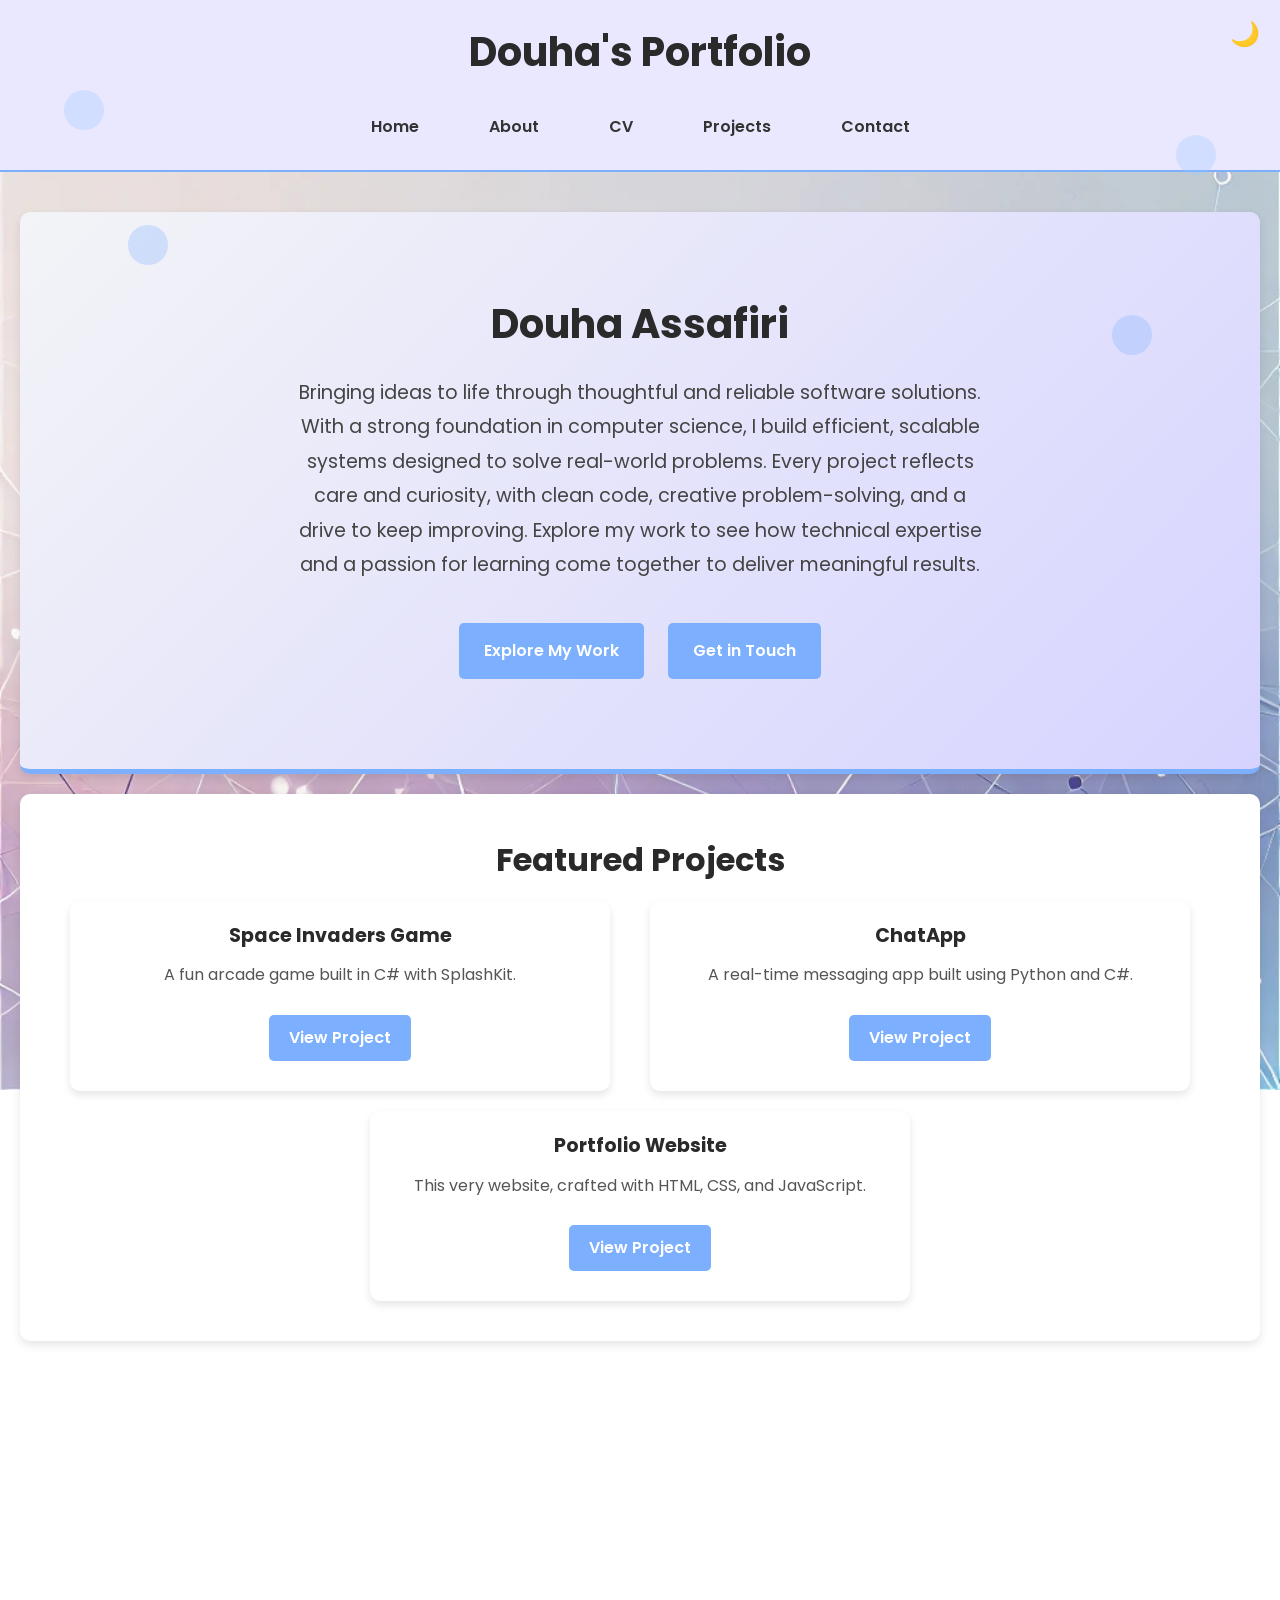
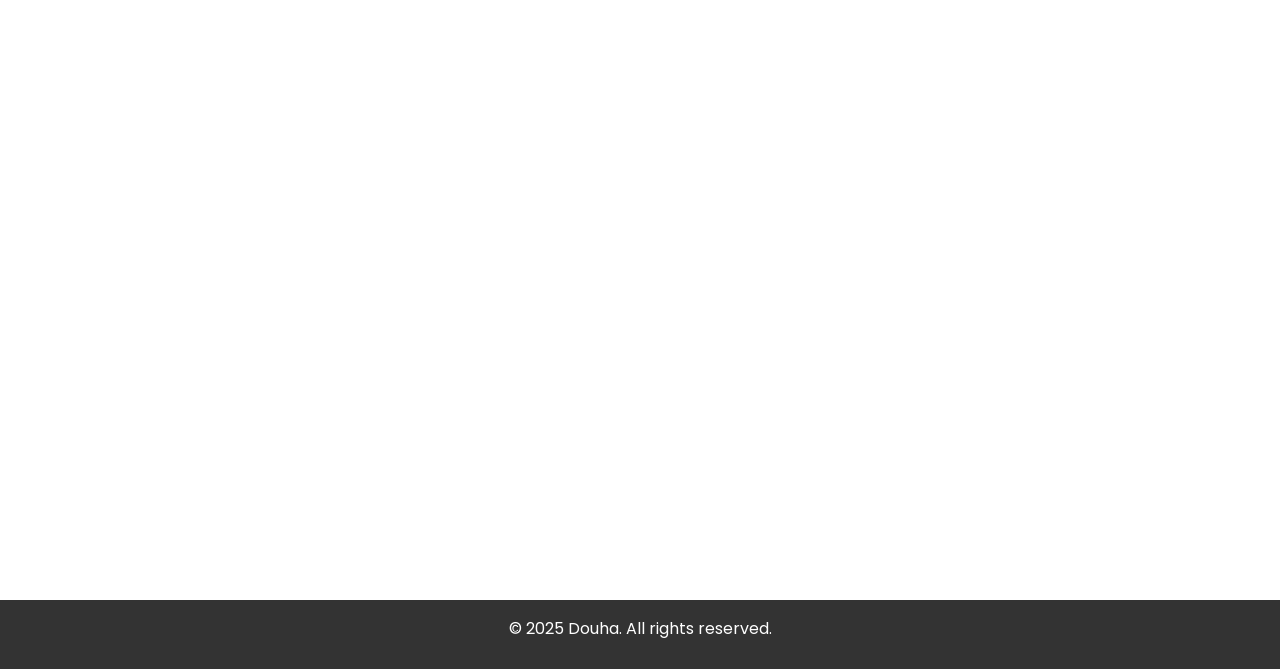
==== commit 590823f7: "Added favicon and tooltip for theme toggle" ====
--- a/index.html
+++ b/index.html
@@ -10,6 +10,7 @@
     <link rel="stylesheet" href="https://cdnjs.cloudflare.com/ajax/libs/highlight.js/11.7.0/styles/default.min.css">
     <script src="https://cdnjs.cloudflare.com/ajax/libs/highlight.js/11.7.0/highlight.min.js"></script>
     <script>hljs.highlightAll();</script>
+    <link rel="icon" href="images/favicon.png" type="image/png">
 </head>
 
 <body>
--- a/style.css
+++ b/style.css
@@ -48,6 +48,30 @@
     font-size: 1.5rem;
     cursor: pointer;
     z-index: 1000;
+}
+
+.theme-toggle::after {
+    content: attr(aria-label);
+    visibility: hidden;
+    opacity: 0;
+    background-color: #333;
+    color: #fff;
+    text-align: center;
+    border-radius: 4px;
+    padding: 5px 10px;
+    position: absolute;
+    right: calc(100% + 5px);
+    top: 50%;
+    transform: translateY(-50%);
+    white-space: nowrap;
+    z-index: 10;
+    transition: opacity 0.3s ease-in-out;
+    font-size: 0.875rem;
+}
+
+.theme-toggle:hover::after {
+    visibility: visible;
+    opacity: 1;
 }
 
 /* General List Styling */
@@ -987,11 +1011,11 @@
 }
 
 .prev {
-    left: -50px;
+    right: calc(100% - 5px);
 }
 
 .next {
-    right: -50px;
+    left: calc(100% - 5px);
 }
 
 .prev:hover,
@@ -1153,10 +1177,12 @@
 
     .prev {
         left: 2.5%;
+        right: auto;
     }
 
     .next {
         right: 2.5%;
+        left: auto;
     }
 
     .close-btn {
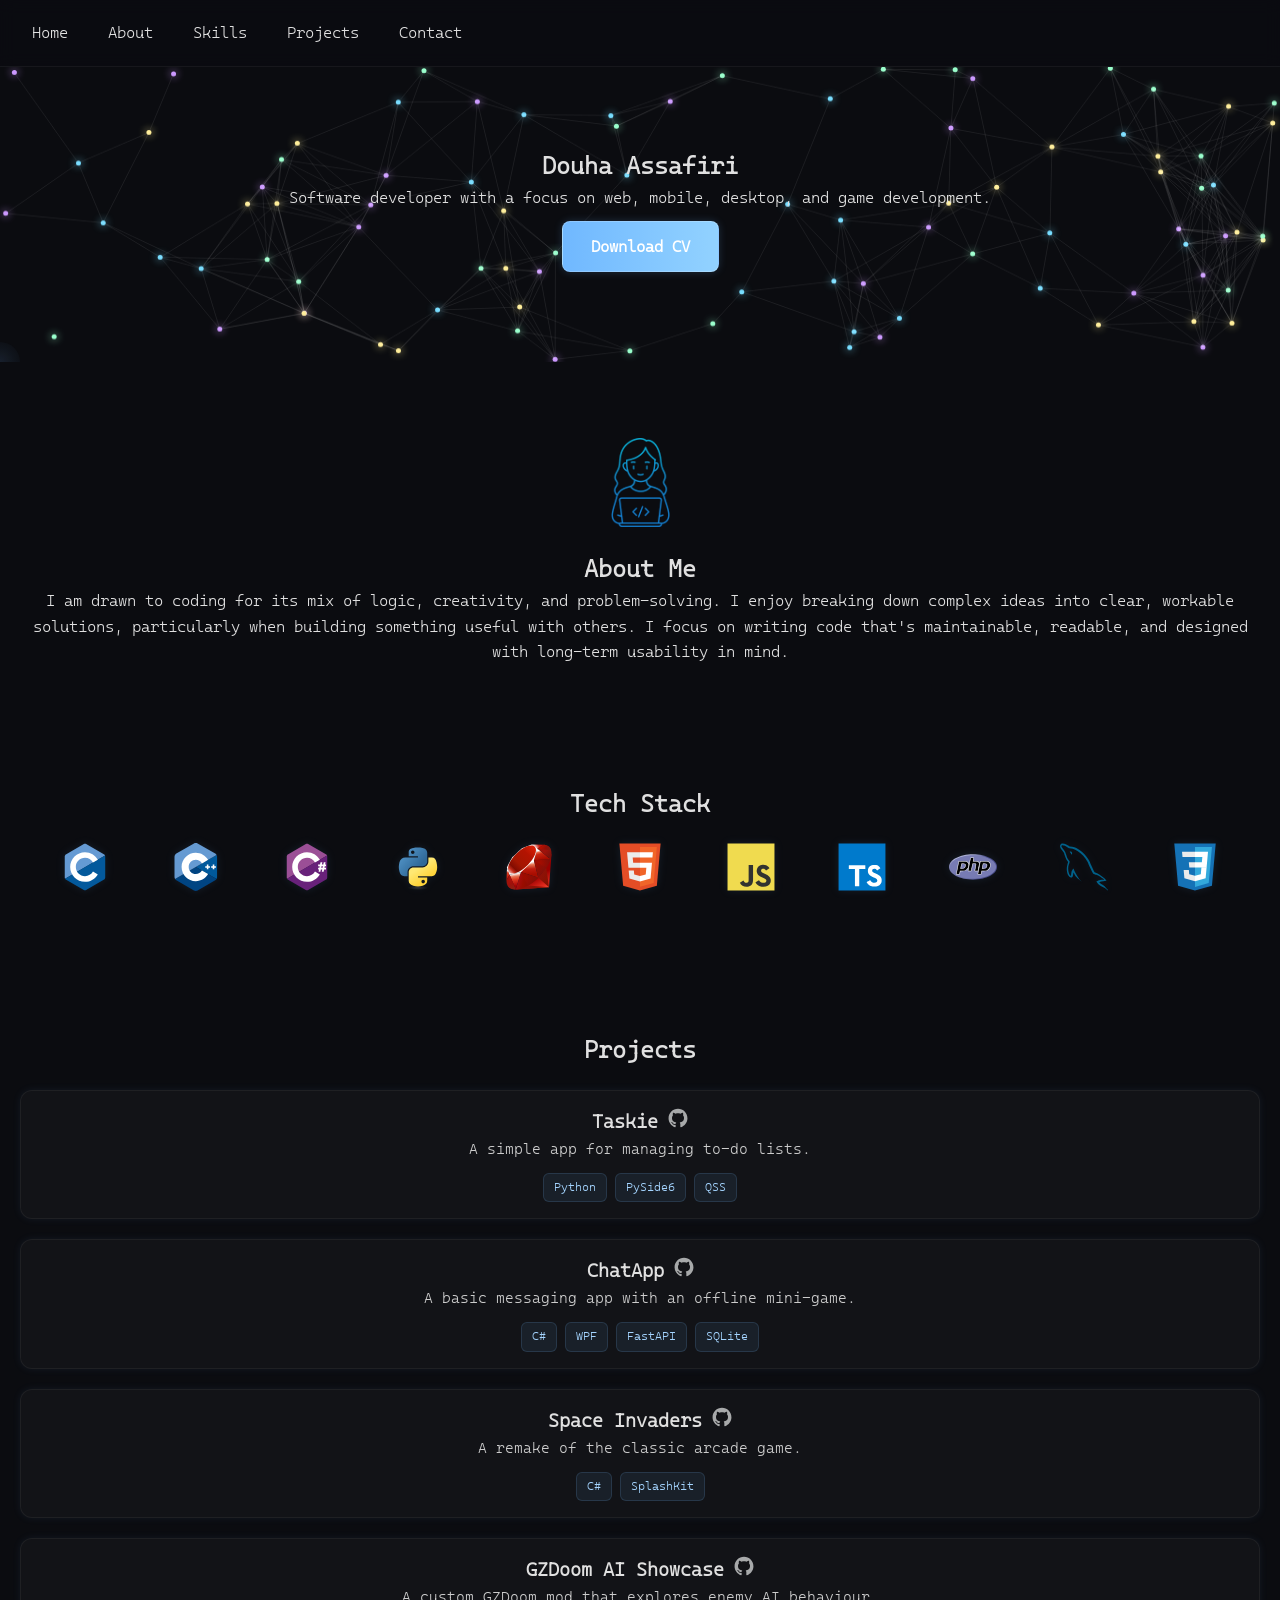
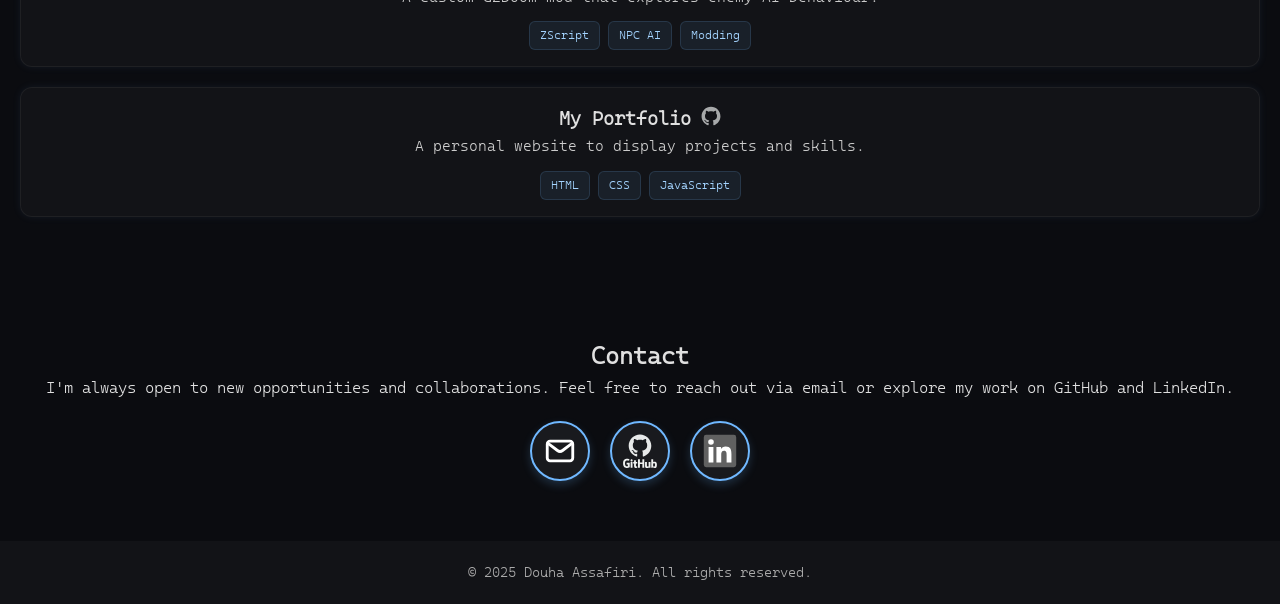
==== commit 34b97650: "first commit" ====
--- a/index.html
+++ b/index.html
@@ -1,138 +1,182 @@
 <!DOCTYPE html>
 <html lang="en">
+<head>
+    <meta charset="UTF-8"/>
+    <meta name="viewport" content="width=device-width, initial-scale=1.0"/>
+    <title>Douha Assafiri – Portfolio</title>
+    <link rel="stylesheet" href="style.css"/>
+</head>
+<body>
+<header class="main-header">
+    <div class="nav-wrapper">
+        <button id="hamburger" class="hamburger" aria-label="Toggle menu">
+            <span></span>
+            <span></span>
+            <span></span>
+        </button>
+        <nav id="nav-menu" class="nav-links">
+            <a href="#hero">Home</a>
+            <a href="#about">About</a>
+            <a href="#tech-stack">Skills</a>
+            <a href="#projects">Projects</a>
+            <a href="#contact">Contact</a>
+        </nav>
+    </div>
+</header>
+<main>
+    <section id="hero">
+        <div class="canvas-wrapper">
+            <canvas class="connecting-dots"></canvas>
+            <div class="cursor-glow"></div>
+        </div>
 
-<head>
-    <meta charset="UTF-8">
-    <meta name="viewport" content="width=device-width, initial-scale=1.0">
-    <title>Douha's Portfolio</title>
-    <link href="https://fonts.googleapis.com/css2?family=Poppins:wght@400;600&display=swap" rel="stylesheet">
-    <link rel="stylesheet" href="style.css">
-    <link rel="stylesheet" href="https://cdnjs.cloudflare.com/ajax/libs/highlight.js/11.7.0/styles/default.min.css">
-    <script src="https://cdnjs.cloudflare.com/ajax/libs/highlight.js/11.7.0/highlight.min.js"></script>
-    <script>hljs.highlightAll();</script>
-    <link rel="icon" href="images/favicon.png" type="image/png">
-</head>
+        <h1>Douha Assafiri</h1>
+        <p>Software developer with a focus on web, mobile, desktop, and game development.</p>
+        <div class="hero-buttons">
+            <a href="assets/documents/Douha_Assafiri_CV.pdf" class="button" download>Download CV</a>
+        </div>
+    </section>
 
-<body>
-    <header>
-        <h1>Douha's Portfolio</h1>
-        <button class="hamburger" aria-label="Toggle menu">☰</button>
-        <nav>
-            <button id="theme-toggle" class="theme-toggle" aria-label="Toggle Dark Mode">🌙</button>
-            <a href="index.html">Home</a>
-            <a href="about.html">About</a>
-            <a href="cv.html">CV</a>
-            <a href="projects.html">Projects</a>
-            <a href="contact.html">Contact</a>
-        </nav>
-    </header>
+    <section id="about">
+        <img src="assets/icons/about-icon.png" alt="About Icon" class="about-icon"/>
+        <h2>About Me</h2>
+        <p>I am drawn to coding for its mix of logic, creativity, and problem-solving. I enjoy breaking down complex
+            ideas into clear, workable solutions, particularly when building something useful with others. I focus on
+            writing code that's maintainable, readable, and designed with long-term usability in mind.</p>
+    </section>
 
-    <main>
-        <!-- Left Floating Shapes -->
-        <div class="floating-shape shape-left-1"></div>
-        <div class="floating-shape shape-left-2"></div>
+    <section id="tech-stack">
+        <h2>Tech Stack</h2>
+        <div class="tech-icons">
+            <img src="assets/icons/c-original.svg" alt="C" title="C" class="tech-icon"/>
+            <img src="assets/icons/cplusplus-original.svg" alt="C++" title="C++" class="tech-icon"/>
+            <img src="assets/icons/csharp-original.svg" alt="C#" title="C#" class="tech-icon"/>
+            <img src="assets/icons/python-original.svg" alt="Python" title="Python" class="tech-icon"/>
+            <img src="assets/icons/ruby-original.svg" alt="Ruby" title="Ruby" class="tech-icon"/>
+            <img src="assets/icons/html5-original.svg" alt="HTML" title="HTML" class="tech-icon"/>
+            <img src="assets/icons/javascript-original.svg" alt="JavaScript" title="JavaScript" class="tech-icon"/>
+            <img src="assets/icons/typescript-original.svg" alt="TypeScript" title="TypeScript" class="tech-icon"/>
+            <img src="assets/icons/php-original.svg" alt="PHP" title="PHP" class="tech-icon"/>
+            <img src="assets/icons/mysql-original.svg" alt="SQL" title="SQL" class="tech-icon"/>
+            <img src="assets/icons/css3-original.svg" alt="CSS" title="CSS" class="tech-icon"/>
+        </div>
+    </section>
 
-        <!-- Right Floating Shapes -->
-        <div class="floating-shape shape-right-1"></div>
-        <div class="floating-shape shape-right-2"></div>
+    <section id="projects">
+        <h2>Projects</h2>
+        <div class="project-card">
+            <div class="project-header">
+                <h3>Taskie</h3>
+                <a href="https://github.com/douhaassafiri/taskie" target="_blank" class="gh-icon-button"
+                   aria-label="View on GitHub">
+                    <img src="assets/icons/github-original.svg" class="inverted" alt="GitHub"/>
+                </a>
+            </div>
+            <p class="project-description">
+                A simple app for managing to-do lists.
+            </p>
+            <ul class="project-tags">
+                <li>Python</li>
+                <li>PySide6</li>
+                <li>QSS</li>
+            </ul>
+        </div>
+        <div class="project-card">
+            <div class="project-header">
+                <h3>ChatApp</h3>
+                <a href="https://github.com/douhaassafiri/ChatApp" target="_blank" class="gh-icon-button"
+                   aria-label="View on GitHub">
+                    <img src="assets/icons/github-original.svg" class="inverted" alt="GitHub"/>
+                </a>
+            </div>
+            <p class="project-description">
+                A basic messaging app with an offline mini-game.
+            </p>
+            <ul class="project-tags">
+                <li>C#</li>
+                <li>WPF</li>
+                <li>FastAPI</li>
+                <li>SQLite</li>
+            </ul>
+        </div>
+        <div class="project-card">
+            <div class="project-header">
+                <h3>Space Invaders</h3>
+                <a href="https://github.com/douhaassafiri/spaceinvaders" target="_blank" class="gh-icon-button"
+                   aria-label="View on GitHub">
+                    <img src="assets/icons/github-original.svg" class="inverted" alt="GitHub"/>
+                </a>
+            </div>
+            <p class="project-description">
+                A remake of the classic arcade game.
+            </p>
+            <ul class="project-tags">
+                <li>C#</li>
+                <li>SplashKit</li>
+            </ul>
+        </div>
+        <div class="project-card">
+            <div class="project-header">
+                <h3>GZDoom AI Showcase</h3>
+                <a href="https://github.com/douhaassafiri/gzdoom" target="_blank" class="gh-icon-button"
+                   aria-label="View on GitHub">
+                    <img src="assets/icons/github-original.svg" class="inverted" alt="GitHub"/>
+                </a>
+            </div>
+            <p class="project-description">
+                A custom GZDoom mod that explores enemy AI behaviour.
+            </p>
+            <ul class="project-tags">
+                <li>ZScript</li>
+                <li>NPC AI</li>
+                <li>Modding</li>
+            </ul>
+        </div>
+        <div class="project-card">
+            <div class="project-header">
+                <h3>My Portfolio</h3>
+                <a href="https://github.com/douhaassafiri/portfolio" target="_blank" class="gh-icon-button"
+                   aria-label="View on GitHub">
+                    <img src="assets/icons/github-original.svg" class="inverted" alt="GitHub"/>
+                </a>
+            </div>
+            <p class="project-description">
+                A personal website to display projects and skills.
+            </p>
+            <ul class="project-tags">
+                <li>HTML</li>
+                <li>CSS</li>
+                <li>JavaScript</li>
+            </ul>
+        </div>
+    </section>
 
-        <!-- Hero Section -->
-        <section id="hero">
-            <div class="hero-content">
-                <h1>Douha Assafiri</h1>
-                <p>
-                    Bringing ideas to life through thoughtful and reliable software solutions. With a strong foundation
-                    in
-                    computer science, I build efficient, scalable systems designed to solve real-world problems. Every
-                    project reflects care and curiosity, with clean code, creative problem-solving, and a drive to keep
-                    improving. Explore my work to see how technical expertise and a passion for learning come together
-                    to
-                    deliver meaningful results.
-                </p>
-                <div class="hero-buttons">
-                    <a href="projects.html" class="button">Explore My Work</a>
-                    <a href="contact.html" class="button">Get in Touch</a>
-                </div>
-            </div>
-        </section>
+    <section id="contact">
+        <h2>Contact</h2>
+        <p>
+            I'm always open to new opportunities and collaborations.
+            Feel free to reach out via email or explore my work on GitHub and LinkedIn.
+        </p>
 
-        <!-- Featured Projects Section -->
-        <section id="projects" class="scroll-fade">
-            <h2>Featured Projects</h2>
-            <div class="project-gallery">
-                <div class="project-item">
-                    <h3>Space Invaders Game</h3>
-                    <p>A fun arcade game built in C# with SplashKit.</p>
-                    <a href="projects/space-invaders.html" class="button">View Project</a>
-                </div>
-                <br><br>
-                <div class="project-item">
-                    <h3>ChatApp</h3>
-                    <p>A real-time messaging app built using Python and C#.</p>
-                    <a href="projects/chatapp.html" class="button">View Project</a>
-                </div>
-                <br><br>
-                <div class="project-item">
-                    <h3>Portfolio Website</h3>
-                    <p>This very website, crafted with HTML, CSS, and JavaScript.</p>
-                    <a href="projects/portfolio-website.html" class="button">View Project</a>
-                </div>
-            </div>
-        </section>
+        <div class="contact-icons">
+            <a href="mailto:douhaassafiri@gmail.com" class="contact-icon-button" aria-label="Email">
+                <img src="assets/icons/email.svg" alt="Email icon" class="contact-icon inverted"/>
+            </a>
+            <a href="https://github.com/douhaassafiri" target="_blank" class="contact-icon-button" aria-label="GitHub">
+                <img src="assets/icons/github-original-wordmark.svg" alt="GitHub icon" class="contact-icon inverted"/>
+            </a>
+            <a href="https://www.linkedin.com/in/douha-assafiri-a680a6198/" target="_blank" class="contact-icon-button"
+               aria-label="LinkedIn">
+                <img src="assets/icons/linkedin-original.svg" alt="LinkedIn icon" class="contact-icon"/>
+            </a>
+        </div>
+    </section>
+</main>
 
-        <!-- Complementary Skills Section -->
-        <section id="skills" class="scroll-fade">
-            <h2>Beyond the Code</h2>
-            <p>These creative projects reflect my passion for visual storytelling and design exploration, showcasing my
-                skills in graphic design and 3D modeling using tools such as Adobe Photoshop, Illustrator, and Autodesk
-                Maya. Through these platforms, I bring ideas to life beyond the realm of coding, blending artistic
-                expression with technical precision.</p>
+<footer>
+    <p>© 2025 Douha Assafiri. All rights reserved.</p>
+</footer>
 
-            <div class="thumbnail-gallery">
-                <div class="thumbnail-item">
-                    <img src="images/book.png" alt="Fragments of Thought Collage" onclick="openLightbox(0)">
-                    <p><strong>Fragments of Thought Collage:</strong> <br>A visual representation of introspection,
-                        blending text,
-                        shadows, and natural elements to capture the complexity of inner dialogue.</p>
-                </div>
-                <div class="thumbnail-item">
-                    <img src="images/perfume.png" alt="Timeless Whisper Poster" onclick="openLightbox(1)">
-                    <p><strong>Whisper Poster:</strong> A surreal composition centered around a vintage perfume bottle,
-                        symbolizing elegance and nostalgia. Accentuated by soft textures and artistic contrasts, the
-                        scene evokes a sense of allure and mystery.</p>
-                </div>
-                <div class="thumbnail-item">
-                    <img src="images/time.png" alt="Echoes of Time Poster" onclick="openLightbox(2)">
-                    <p><strong>Echoes of Time Poster:</strong> <br>A conceptual exploration of the passage of time,
-                        symbolized through
-                        fig leaves, currency, and an old clock overlaid on muted textures.</p>
-                </div>
-                <div class="thumbnail-item diner">
-                    <img src="images/3d-model-thumbnail.jpg" alt="Retro Diner 3D Scene" onclick="openLightbox(3)">
-                    <p><strong>Retro Diner 3D Scene:</strong> <br>A 3D modeled retro diner, complete with checkerboard
-                        floors, neon
-                        accents, and vintage décor, designed to capture a nostalgic yet vibrant aesthetic.</p>
-                </div>
-            </div>
-        </section>
-    </main>
-
-    <!-- Lightbox -->
-    <div id="lightbox" class="hidden">
-        <span class="close-btn">&times;</span>
-        <div class="lightbox-content">
-            <img id="lightbox-img" src="" alt="">
-            <p id="lightbox-caption"></p>
-            <button class="prev">&larr;</button>
-            <button class="next">&rarr;</button>
-        </div>
-    </div>
-
-    <footer>
-        <p>&copy; 2025 Douha. All rights reserved.</p>
-    </footer>
-
-    <script src="script.js" defer></script>
+<script src="script.js"></script>
 </body>
-
 </html>
--- a/style.css
+++ b/style.css
@@ -1,850 +1,392 @@
-/* General Reset */
 * {
     margin: 0;
     padding: 0;
     box-sizing: border-box;
 }
 
-/* Smooth Scrolling */
-html {
+@font-face {
+    font-family: 'Cascadia Code Light';
+    src: url('assets/fonts/woff2/CascadiaCodePL.woff2') format('woff2');
+    font-weight: 300;
+    font-style: normal;
+    font-display: swap;
+}
+
+:root {
+    --primary-blue: #70b8ff;
+    --blue-accent: #92d2ff;
+    --blue-shadow: rgba(112, 184, 255, 0.2);
+    --blue-border: rgba(112, 184, 255, 0.15);
+    --blue-hover-shadow: rgba(112, 184, 255, 0.4);
+}
+
+body {
+    font-family: 'Cascadia Code Light', monospace;
+    font-weight: 300;
+    font-size: 16px;
+    line-height: 1.6;
+    background: #0b0c10;
+    color: #e0e0e0;
     scroll-behavior: smooth;
 }
 
-/* HTML and Body */
-html,
-body {
+header {
+    position: sticky;
+    top: 0;
+    z-index: 1000;
+    background: rgba(0, 0, 0, 0.2);
+    backdrop-filter: blur(6px);
+    padding: 0.5rem 1rem;
+}
+
+footer {
+    text-align: center;
+    padding: 20px;
+    background: #121317;
+    font-size: 0.9rem;
+    color: #aaa;
+}
+
+nav {
+    display: flex;
+    gap: 1rem;
+}
+
+nav a {
+    color: #e0e0e0;
+    text-decoration: none;
+    font-weight: 500;
+    padding: 0.5rem;
+}
+
+.nav-container {
+    display: flex;
+    align-items: center;
+    justify-content: space-between;
+}
+
+.logo {
+    font-weight: bold;
+    color: #e0e0e0;
+    text-decoration: none;
+    font-size: 1.2rem;
+}
+
+/* Header */
+.main-header {
+    position: sticky;
+    top: 0;
+    z-index: 1000;
+    background: rgba(12, 14, 20, 0.2);
+    backdrop-filter: blur(8px);
+    padding: 0.75rem 1.5rem;
+    border-bottom: 1px solid rgba(255, 255, 255, 0.05);
+}
+
+.nav-wrapper {
+    display: flex;
+    align-items: center;
+    justify-content: space-between;
+}
+
+.nav-links {
+    display: flex;
+    gap: 1.5rem;
+}
+
+.nav-links a {
+    color: #e0e0e0;
+    text-decoration: none;
+    font-weight: 500;
+    position: relative;
+    transition: color 0.3s ease;
+}
+
+.nav-links a::after {
+    content: "";
+    display: block;
+    height: 2px;
+    width: 0;
+    background: var(--blue-accent);
+    transition: width 0.3s;
+    position: absolute;
+    bottom: -4px;
+    left: 0;
+}
+
+.nav-links a:hover::after {
+    width: 100%;
+}
+
+/* Hamburger */
+.hamburger {
+    display: none;
+    flex-direction: column;
+    justify-content: center;
+    gap: 5px;
+    width: 30px;
+    height: 24px;
+    background: none;
+    border: none;
+    cursor: pointer;
+    z-index: 1100;
+    transition: all 0.3s ease;
+}
+
+.hamburger span {
+    display: block;
+    height: 3px;
+    background-color: #e0e0e0;
+    border-radius: 2px;
+    transition: 0.4s;
+}
+
+.hamburger.active span:nth-child(1) {
+    transform: translateY(8px) rotate(45deg);
+}
+
+.hamburger.active span:nth-child(2) {
+    opacity: 0;
+}
+
+.hamburger.active span:nth-child(3) {
+    transform: translateY(-8px) rotate(-45deg);
+}
+
+main section {
+    padding: 60px 20px;
+    text-align: center;
+}
+
+img.inverted {
+    filter: invert(100%) !important;
+}
+
+#hero h1,
+#hero p,
+#about p,
+#about h2,
+#stack h2,
+#projects h2,
+#projects p,
+#contact h2 {
+    user-select: none;
+    -webkit-user-select: none;
+    -ms-user-select: none;
+}
+
+/* Hero Section */
+.hero-buttons .button {
+    display: inline-block;
+    margin: 10px;
+    padding: 12px 28px;
+    background: linear-gradient(90deg, var(--primary-blue), var(--blue-accent));
+    color: #fff;
+    border: 1px solid rgba(255, 255, 255, 0.2);
+    border-radius: 8px;
+    text-decoration: none;
+    font-weight: 600;
+    font-size: 1rem;
+    box-shadow: 0 0 8px var(--blue-shadow);
+    transition: all 0.3s ease;
+    backdrop-filter: blur(2px);
+}
+
+.hero-buttons .button:hover {
+    background: linear-gradient(90deg, var(--primary-blue), var(--blue-accent));
+    box-shadow: 0 0 12px var(--blue-hover-shadow);
+    transform: translateY(-2px);
+}
+
+#hero {
+    position: relative;
+    overflow: hidden;
+    padding: 80px 20px;
+    text-align: center;
+    background: none;
+    z-index: 1;
+}
+
+#hero h1,
+#hero p,
+#hero .hero-buttons {
+    position: relative;
+    z-index: 2;
+}
+
+.canvas-wrapper {
+    position: absolute;
+    top: 0;
+    left: 0;
+    width: 100%;
     height: 100%;
-    display: flex;
-    flex-direction: column;
-}
-
-/* General Styles */
-body {
-    font-family: 'Poppins', Arial, sans-serif;
-    margin: 0;
-    padding: 0;
-    background-image: url('images/background.png');
-    background-size: cover;
-    background-repeat: no-repeat;
-    background-attachment: fixed;
-    background-position: center;
-    color: #333;
-    line-height: 1.6;
-}
-
-
-/* Dark Mode */
-.dark-mode {
-    background-image: url('images/dark-background.png');
-    color: #ffffff;
-}
-
-.theme-toggle {
+    z-index: 0;
+}
+
+.connecting-dots {
+    width: 100%;
+    height: 100%;
+    pointer-events: none;
+    display: block;
+}
+
+.cursor-glow {
     position: absolute;
-    top: 20px;
-    right: 20px;
-    background-color: transparent;
-    border: none;
-    font-size: 1.5rem;
-    cursor: pointer;
-    z-index: 1000;
-}
-
-.theme-toggle::after {
-    content: attr(aria-label);
-    visibility: hidden;
-    opacity: 0;
-    background-color: #333;
-    color: #fff;
-    text-align: center;
-    border-radius: 4px;
-    padding: 5px 10px;
-    position: absolute;
-    right: calc(100% + 5px);
-    top: 50%;
-    transform: translateY(-50%);
-    white-space: nowrap;
-    z-index: 10;
-    transition: opacity 0.3s ease-in-out;
-    font-size: 0.875rem;
-}
-
-.theme-toggle:hover::after {
-    visibility: visible;
-    opacity: 1;
-}
-
-/* General List Styling */
-section ul,
-section ol {
-    text-align: left;
-    margin-bottom: 20px;
-    padding: 0;
-}
-
-p,
-section li {
-    font-size: 1rem;
-    margin: 0 0 10px;
-    max-width: 700px;
-    line-height: 1.8;
-}
-
-h1 {
-    font-size: 2.5rem;
-    margin-bottom: 20px;
-    font-weight: 700;
-    color: #2a2a2a;
-    text-transform: capitalize;
-}
-
-h2 {
-    font-size: 2rem;
-    margin-bottom: 16px;
-    font-weight: 700;
-    color: #2a2a2a;
-    text-transform: capitalize;
-}
-
-h3 {
-    font-size: 1.5rem;
-    margin-bottom: 10px;
-    font-weight: 700;
-    color: #2a2a2a;
-    text-transform: capitalize;
-}
-
-body.dark-mode h1,
-body.dark-mode h2,
-body.dark-mode h3,
-body.dark-mode p {
-    color: #eee;
-}
-
-body.dark-mode section {
-    background-color: #333;
-    color: #ddd;
-}
-
-.scroll-fade {
-    opacity: 1;
-    transform: translateY(0);
-    transition: opacity 0.6s ease, transform 0.6s ease;
-}
-
-.scroll-fade.hide {
-    transform: translateY(20px);
-}
-
-
-.scroll-fade.show {
-    opacity: 1;
-    transform: translateY(0);
-}
-
-.floating-shape {
     width: 40px;
     height: 40px;
-    background-color: #7dafff;
     border-radius: 50%;
-    position: absolute;
-    animation: floatAndGrow 8s infinite ease-in-out;
-    opacity: 0.3;
-    z-index: 1;
-}
-
-/* Shapes on the left */
-.shape-left-1 {
-    top: 10%;
-    left: 5%;
-    background-color: #94c8ff;
-}
-
-.shape-left-2 {
-    top: 25%;
-    left: 10%;
-    background-color: #7dafff;
-}
-
-/* Shapes on the right */
-.shape-right-1 {
-    top: 15%;
-    right: 5%;
-    background-color: #94c8ff;
-}
-
-.shape-right-2 {
-    top: 35%;
-    right: 10%;
-    background-color: #7dafff;
-}
-
-/* Animation for floating and resizing */
-@keyframes floatAndGrow {
-
-    0%,
-    100% {
-        transform: translateY(0) scale(1);
-    }
-
-    25% {
-        transform: translateY(-20px) scale(1.3);
-    }
-
-    50% {
-        transform: translateY(10px) scale(0.8);
-    }
-
-    75% {
-        transform: translateY(-10px) scale(1.1);
-    }
-}
-
-
-
-/***************************************************/
-/* Header */
-/***************************************************/
-header {
-    background: #eae8ff;
-    color: #333;
+    pointer-events: none;
+    transform: translate(-50%, -50%);
+    background: radial-gradient(
+            circle,
+            rgba(120, 180, 255, 0.12) 0%,
+            rgba(112, 184, 255, 0.05) 50%,
+            rgba(120, 180, 255, 0) 100%
+    );
+    mix-blend-mode: screen;
+    z-index: 3;
+}
+
+/* About Section */
+.about-icon {
+    width: 120px;
+    height: auto;
+    opacity: 0.9;
+}
+
+/* Tech Stack Section */
+.tech-icons {
+    display: grid;
+    grid-template-columns: repeat(auto-fit, minmax(60px, 1fr));
+    gap: 20px;
+    justify-items: center;
     padding: 20px;
+}
+
+.tech-icon {
+    width: 48px;
+    transition: transform 0.3s ease, box-shadow 0.3s ease;
+    filter: drop-shadow(0 0 4px rgba(112, 184, 255, 0.1));
+}
+
+.tech-icon:hover {
+    transform: scale(1.2);
+    filter: drop-shadow(0 0 8px var(--blue-hover-shadow));
+}
+
+/* Projects Section */
+.project-grid {
+    display: grid;
+    grid-template-columns: repeat(auto-fit, minmax(280px, 1fr));
+    gap: 30px;
+    padding: 40px 20px;
+}
+
+.project-card {
+    background: rgba(255, 255, 255, 0.03);
+    border: 1px solid rgba(255, 255, 255, 0.05);
+    border-radius: 12px;
+    margin-top: 20px;
+    padding: 16px;
     text-align: center;
-    border-bottom: 2px solid #7dafff;
-    position: relative;
-}
-
-body.dark-mode header {
-    background: #333;
-    color: #eee;
-    border-bottom: 2px solid #555;
-}
-
-nav {
-    display: flex;
+    box-shadow: 0 0 8px rgba(112, 184, 255, 0.08);
+    transition: transform 0.3s ease, box-shadow 0.3s ease;
+}
+
+.project-card:hover {
+    transform: translateY(-5px);
+    box-shadow: 0 0 12px var(--blue-shadow);
+}
+
+.project-img {
+    width: 100%;
+    height: auto;
+    border-radius: 8px;
+    margin-bottom: 12px;
+}
+
+.project-header {
+    display: flex;
+    align-items: center;
+    gap: 10px;
     justify-content: center;
-    flex-wrap: wrap;
-    gap: 20px;
-}
-
-nav a {
-    margin: 0 10px;
-    text-decoration: none;
-    color: #333;
-    font-weight: 600;
-    position: relative;
-    padding: 10px 15px;
-}
-
-nav a:hover {
-    color: #005f99;
-}
-
-nav a::after {
-    content: "";
-    position: absolute;
-    left: 0;
-    bottom: 0;
-    width: 0;
-    height: 2px;
-    background: linear-gradient(90deg, #7dafff, #94c8ff);
-    transition: width 0.3s ease-in-out;
-}
-
-nav a:hover::after {
-    width: 100%;
-}
-
-body.dark-mode nav a {
-    color: #eee;
-}
-
-body.dark-mode nav a::after {
-    background: linear-gradient(90deg, #444, #666);
-}
-
-
-/* Main Content */
-main {
-    flex: 1;
-    padding: 20px;
-}
-
-/* Sections */
-section {
-    padding: 40px;
-    display: flex;
-    flex-direction: column;
-    align-items: center;
-    justify-content: center;
-    margin: 20px auto;
-    background: #ffffff;
-    border-radius: 10px;
-    box-shadow: 0 4px 10px rgba(0, 0, 0, 0.1);
-    text-align: center;
-}
-
-/* Buttons */
-a.button {
-    display: inline-block;
-    padding: 10px 18px;
-    background: #7dafff;
-    color: #ffffff;
-    text-decoration: none;
-    border-radius: 25px;
-    font-weight: 600;
-    transition: background-size 0.3s ease-in-out, transform 0.2s ease-in-out;
-    background-size: 200% 200%;
-    background-position: 0% 50%;
-}
-
-a.button:hover {
-    background: linear-gradient(90deg, #94c8ff, #7dafff);
-    background-position: 100% 50%;
-    transform: translateY(-3px);
-}
-
-body.dark-mode a.button {
-    background: #444;
-    color: #7dafff;
-}
-
-body.dark-mode a.button:hover {
-    background: #888;
-    color: #ffffff;
-}
-
-
-
-/***************************************************/
-/* Index Page */
-/***************************************************/
-
-/* Hero Section */
-
-#hero {
-    text-align: center;
-    padding: 80px 20px;
-    background: linear-gradient(135deg, #f3f4f7, #d6d4ff);
-    color: #333;
-    border-bottom: 5px solid #7dafff;
-    display: flex;
-    justify-content: center;
-    align-items: center;
-}
-
-body.dark-mode #hero {
-    background: linear-gradient(135deg, #2b2b2b, #3e3e3e);
-    border-bottom: 5px solid #555;
-}
-
-.hero-content {
-    animation: fadeIn 0.8s ease-in-out;
-}
-
-@keyframes fadeIn {
-    0% {
-        opacity: 0;
-        transform: translateY(30px);
-    }
-
-    100% {
-        opacity: 1;
-        transform: translateY(0);
-    }
-}
-
-.hero-buttons a {
-    padding: 15px 25px;
-    color: white;
-    text-decoration: none;
-    margin: 10px;
-    border-radius: 5px;
-    transition: background 0.3s ease, transform 0.2s ease;
-}
-
-.hero-buttons a:hover {
-    transform: translateY(-3px);
-}
-
-#hero h1 {
-    font-size: 2.5rem;
-    margin-bottom: 20px;
-    font-weight: 700;
-    color: #2a2a2a;
-    text-transform: capitalize;
-}
-
-body.dark-mode #hero h1 {
-    color: #eee;
-}
-
-#hero p {
-    font-size: 1.2rem;
-    max-width: 700px;
-    margin: 0 auto 30px;
-    line-height: 1.8;
-    color: #444;
-}
-
-body.dark-mode #hero p {
-    color: #ccc;
-}
-
-/* Projects Section */
-
-#coding {
-    text-align: center;
-    padding: 40px;
-    background: #f8f9fa;
-}
-
-body.dark-mode #coding {
-    background: #2c2c2c;
-    color: #ddd;
-}
-
-.project-gallery {
-    display: flex;
-    flex-wrap: wrap;
-    justify-content: center;
-    gap: 20px;
-}
-
-/* Skills Section */
-
-#skills {
-    text-align: center;
-    padding: 40px;
-    background-color: #ffffff;
-}
-
-body.dark-mode #skills {
-    background-color: #1f1f1f;
-    color: #ddd;
-}
-
-#skills .skills-list {
-    max-width: 800px;
-    margin: 20px auto;
-    text-align: left;
-}
-
-#skills .skills-list ul {
-    list-style-type: none;
-    padding: 0;
-}
-
-#skills .skills-list li {
-    margin: 10px 0;
-    font-size: 1rem;
-    line-height: 1.8;
-    color: #555;
-}
-
-body.dark-mode #skills .skills-list li {
-    color: #ccc;
-}
-
-
-
-/***************************************************/
-/* About Page */
-/***************************************************/
-
-/* Call-to-Action Section */
-
-#cta {
-    background: linear-gradient(135deg, #f3f4f7, #d6d4ff);
-    padding: 40px 20px;
-    text-align: center;
-    border-radius: 10px;
-}
-
-body.dark-mode #cta {
-    background: linear-gradient(135deg, #2b2b2b, #3e3e3e);
-}
-
-#cta p {
-    max-width: 700px;
-    margin: 0 auto 20px;
-}
-
-#cta .buttons {
-    margin-top: 20px;
-}
-
-#cta .button {
-    margin: 10px;
-    padding: 15px 25px;
-    font-size: 1rem;
-    text-decoration: none;
-    border-radius: 5px;
-    transition: background 0.3s ease, transform 0.2s ease;
-    box-shadow: 0 4px 6px rgba(0, 0, 0, 0.1);
-}
-
-#cta .button:hover {
-    transform: translateY(-3px);
-}
-
-
-
-/***************************************************/
-/* CV Page */
-/***************************************************/
-.cv-container {
-    display: flex;
-    flex-wrap: wrap;
-    gap: 20px;
-    padding: 40px;
-    background-color: #f7f7f7;
-}
-
-body.dark-mode .cv-container {
-    background-color: #2c2c2c;
-    color: #ddd;
-}
-
-.cv-left-column,
-.cv-right-column {
-    flex: 1 1 45%;
-    background-color: white;
-    padding: 20px;
-    border-radius: 10px;
-    box-shadow: 0 4px 8px rgba(0, 0, 0, 0.1);
-}
-
-body.dark-mode .cv-left-column,
-body.dark-mode .cv-right-column {
-    background-color: #333;
-    color: #ddd;
-}
-
-.cv-left-column {
-    text-align: left;
-}
-
-.cv-right-column {
-    text-align: left;
-}
-
-.cv-header {
-    font-size: 2rem;
-    font-weight: bold;
-    color: #005f99;
-    margin-bottom: 20px;
-}
-
-body.dark-mode .cv-header {
-    color: #ccc;
-}
-
-.cv-section-title {
-    margin-top: 20px;
-    font-weight: bold;
-    font-size: 1.5rem;
-}
-
-.cv-profile-summary {
-    font-size: 1.1rem;
-    margin-bottom: 20px;
-    line-height: 1.5;
-}
-
-.cv-list {
-    padding-left: 20px;
-}
-
-.cv-list li {
-    margin-bottom: 10px;
-    line-height: 1.8;
-}
-
-.cv-contact-list {
+}
+
+.gh-icon-button img {
+    width: 20px;
+    height: 20px;
+    opacity: 0.7;
+    transition: opacity 0.3s ease, transform 0.3s ease;
+    filter: drop-shadow(0 0 3px var(--blue-border));
+}
+
+.gh-icon-button img:hover {
+    opacity: 1;
+    transform: scale(1.1);
+    filter: drop-shadow(0 0 5px var(--blue-hover-shadow));
+}
+
+.project-list {
     list-style: none;
     padding-left: 0;
-    margin-top: 10px;
-}
-
-.cv-contact-list li {
-    margin-bottom: 10px;
-}
-
-.cv-contact-list li span {
-    font-weight: bold;
-    margin-right: 10px;
-}
-
-.cv-contact-list a {
-    color: #005f99;
-    text-decoration: none;
-    font-weight: 600;
-}
-
-body.dark-mode .cv-contact-list a {
-    color: #7dafff;
-}
-
-.cv-contact-list a:hover {
-    color: #003f73;
-    text-decoration: underline;
-}
-
-body.dark-mode .cv-contact-list a:hover {
-    color: #94c8ff;
-}
-
-.download-button {
-    background: linear-gradient(90deg, #7dafff, #94c8ff);
-    color: #ffffff;
-    display: inline-block;
-    padding: 10px 20px;
-    margin-top: 15px;
-    margin-bottom: 15px;
-    border-radius: 5px;
-    font-weight: 600;
-    text-decoration: none;
-    text-align: center;
-    transition: background 0.3s ease-in-out, transform 0.2s ease-in-out;
-}
-
-.download-button:hover {
-    background: linear-gradient(90deg, #94c8ff, #7dafff);
-    transform: translateY(-3px);
-}
-
-body.dark-mode .download-button {
-    background: #444;
-    color: #7dafff;
-}
-
-body.dark-mode .download-button:hover {
-    background: #888;
-    color: #ffffff;
-}
-
-
-
-/***************************************************/
-/* Projects Page */
-/***************************************************/
-
-#projects {
-    padding: 40px 20px;
-    text-align: center;
-    background-color: #ffffff;
-    transition: background-color 0.5s ease;
-}
-
-body.dark-mode #projects {
-    background-color: #2c2c2c;
-}
-
-body.dark-mode #projects {
-    background-color: #2c2c2c;
-}
-
-
-.project-list {
+}
+
+.project-description {
+    font-size: 0.95rem;
+    color: #ccc;
+    margin-bottom: 12px;
+}
+
+.project-tags {
     display: flex;
     flex-wrap: wrap;
+    gap: 8px;
     justify-content: center;
+    list-style: none;
+    padding: 0;
+    margin: 0;
+}
+
+.project-tags li {
+    background: rgba(112, 184, 255, 0.08);
+    border: 1px solid var(--blue-border);
+    color: #a4d4ff;
+    font-size: 0.75rem;
+    padding: 4px 10px;
+    border-radius: 6px;
+    font-family: 'Cascadia Code Light', monospace;
+    white-space: nowrap;
+}
+
+/* Contact Section */
+.contact-icons {
+    margin-top: 20px;
+    display: flex;
     gap: 20px;
-}
-
-.project-item {
-    width: 45%;
-    background: #ffffff;
-    padding: 20px;
-    border-radius: 10px;
-    box-shadow: 0 4px 8px rgba(0, 0, 0, 0.1);
-    text-align: center;
-    transition: transform 0.3s ease, box-shadow 0.3s ease;
-}
-
-body.dark-mode .project-item {
-    background: #333;
-    color: #ddd;
-}
-
-.project-item:hover {
-    transform: translateY(-3px);
-    box-shadow: 0 8px 15px rgba(0, 0, 0, 0.2);
-}
-
-
-.project-item h3 {
-    font-size: 1.2rem;
-    margin-bottom: 10px;
-}
-
-.project-item p {
-    color: #555;
-    margin-bottom: 15px;
-}
-
-.project-item .project-links {
-    display: flex;
     justify-content: center;
-    margin-top: 10px;
-}
-
-.project-item .button {
-    margin: 10px;
-    padding: 10px 20px;
-    text-decoration: none;
-    border-radius: 5px;
-    transition: background 0.3s ease, transform 0.2s ease;
-}
-
-.project-item .button:hover {
-    transform: translateY(-3px);
-}
-
-.toggle-files {
-    font: inherit;
-    display: inline-block;
-    padding: 10px 20px;
-    margin: 10px;
-    background: linear-gradient(90deg, #7dafff, #94c8ff);
-    color: #ffffff;
-    text-decoration: none;
-    border-radius: 5px;
-    font-weight: 600;
-    border: none;
-    cursor: pointer;
-    font-size: 1rem;
-    transition: background-size 0.3s ease-in-out, transform 0.2s ease-in-out;
-    background-size: 200% 200%;
-    background-position: 0% 50%;
-    box-shadow: 0 4px 6px rgba(0, 0, 0, 0.1);
-}
-
-body.dark-mode .toggle-files {
-    background: #444;
-    color: #7dafff;
-}
-
-.toggle-files:hover {
-    background-position: 100% 50%;
-    transform: translateY(-3px);
-    background: linear-gradient(90deg, #94c8ff, #7dafff);
-}
-
-body.dark-mode .toggle-files:hover {
-    background: #888;
-    color: #ffffff;
-}
-
-.file-list {
-    margin-top: 20px;
-    text-align: left;
-    background: #f8f9fa;
-    border: 1px solid #ddd;
-    padding: 15px;
-    border-radius: 5px;
-    overflow-x: auto;
-    max-width: 100%;
-}
-
-body.dark-mode .file-list {
-    background: #333;
-    color: #ddd;
-    border: 1px solid #555;
-}
-
-.button-container {
-    display: flex;
-    justify-content: center;
-    margin-top: 20px;
-}
-
-.button-container .button {
-    display: inline-flex;
-    align-items: center;
-    justify-content: center;
-    padding: 12px 20px;
-    border-radius: 25px;
-    font-size: 1rem;
-    font-weight: 600;
-    cursor: pointer;
-    transition: transform 0.3s ease, background 0.3s ease;
-}
-
-.button-container .button:hover {
-    transform: translateY(-3px);
-}
-
-pre {
-    white-space: pre-wrap;
-    word-wrap: break-word;
-    background: #f8f9fa;
-    padding: 10px;
-    border-radius: 5px;
-    font-size: 0.9rem;
-    max-width: 100%;
-}
-
-body.dark-mode pre {
-    background: #333;
-    color: #ddd;
-}
-
-.file-list pre,
-.file-list code {
-    text-align: left;
-    margin: 0;
-    padding: 15px;
-    background-color: #f8f9fa;
-    border-radius: 5px;
-    overflow-x: auto;
-    font-family: 'Courier New', monospace;
-}
-
-body.dark-mode .file-list pre,
-body.dark-mode .file-list code {
-    background-color: #111;
-    color: #ddd;
-}
-
-
-
-/***************************************************/
-/* Contact Page */
-/***************************************************/
-
-/* Icon Button */
-.icon-button {
+}
+
+.contact-icon-button {
     display: inline-flex;
     justify-content: center;
     align-items: center;
-    margin: 10px;
     width: 60px;
     height: 60px;
-    background: #f8f9fa;
-    border: 2px solid #d6d4ff;
+    background: rgba(255, 255, 255, 0.06);
+    border: 2px solid var(--primary-blue);
     border-radius: 50%;
     transition: background 0.3s ease, transform 0.2s ease, box-shadow 0.2s ease;
-    box-shadow: 0 4px 10px rgba(0, 0, 0, 0.1);
-}
-
-body.dark-mode .icon-button {
-    background: #ccc;
-    border: 2px solid #555;
-}
-
-.icon-button:hover {
-    background: #eae8ff;
-    transform: translateY(-3px) scale(1.1);
-    box-shadow: 0 6px 15px rgba(0, 0, 0, 0.2);
-}
-
-body.dark-mode .icon-button:hover {
-    background: #fff;
-}
-
-.icon {
+    box-shadow: 0 4px 10px var(--blue-shadow);
+    backdrop-filter: blur(4px);
+}
+
+.contact-icon-button:hover {
+    background: #1c1f26;
+    transform: translateY(-3px) scale(1.05);
+    box-shadow: 0 6px 15px rgba(120, 180, 255, 0.4);
+}
+
+.contact-icon {
     width: 60%;
     height: 60%;
     display: block;
@@ -852,359 +394,35 @@
     transition: filter 0.3s ease;
 }
 
-.icon-button:hover .icon {
+.contact-icon-button:hover .icon {
     filter: grayscale(0);
 }
 
-/* Social Links Container */
-.social-links {
-    margin-top: 20px;
-    display: flex;
-    gap: 20px;
-    justify-content: center;
-}
-
-
-
-/***************************************************/
-/* Individual Projects */
-/***************************************************/
-
-/* Section Styling */
-#overview,
-#design-details {
-    text-align: center;
-    padding: 40px 20px;
-    background: #ffffff;
-    margin: 40px auto;
-    border-radius: 10px;
-    box-shadow: 0 4px 10px rgba(0, 0, 0, 0.1);
-}
-
-body.dark-mode #overview,
-body.dark-mode #design-details {
-    background: #333;
-    color: #ddd;
-}
-
-/* Thumbnail Gallery */
-.thumbnail-gallery {
-    display: flex;
-    justify-content: center;
-    gap: 20px;
-    flex-wrap: wrap;
-    padding: 20px;
-}
-
-.thumbnail-item {
-    width: 200px;
-    text-align: center;
-    overflow: hidden;
-}
-
-.thumbnail-item img {
-    height: 200px;
-    width: 100%;
-    object-fit: contain;
-    border-radius: 10px;
-    box-shadow: 0 4px 10px rgba(0, 0, 0, 0.1);
-    transition: transform 0.2s ease;
-}
-
-.thumbnail-item img:hover {
-    transform: scale(1.05);
-}
-
-.thumbnail-item p {
-    margin-top: 10px;
-    font-size: 0.9rem;
-    color: #555;
-}
-
-body.dark-mode .thumbnail-item p {
-    color: #ccc;
-}
-
-/* Embed PDF Styling */
-iframe {
-    border-radius: 10px;
-    box-shadow: 0 4px 10px rgba(0, 0, 0, 0.1);
-}
-
-/* Lightbox Overlay */
-#lightbox {
-    position: fixed;
-    top: 0;
-    left: 0;
-    width: 100vw;
-    height: 100vh;
-    background: rgba(0, 0, 0, 0.8);
-    display: flex;
-    justify-content: center;
-    align-items: center;
-    z-index: 9999;
-}
-
-#lightbox.hidden {
-    display: none;
-}
-
-.lightbox-content {
-    position: relative;
-    display: flex;
-    justify-content: center;
-    align-items: center;
-    flex-direction: column;
-    text-align: center;
-    color: white;
-}
-
-body.dark-mode .lightbox-content {
-    color: #ddd;
-}
-
-.lightbox-content img {
-    max-width: 90%;
-    max-height: 70vh;
-    margin-bottom: 10px;
-    border-radius: 10px;
-}
-
-.lightbox-content p {
-    max-width: 90%;
-    width: auto;
-    max-height: 100px;
-    overflow-y: auto;
-    margin: 0 auto;
-    font-size: 1.1rem;
-    padding-top: 10px;
-}
-
-.close-btn {
-    position: absolute;
-    top: 10px;
-    right: 20px;
-    font-size: 30px;
-    color: white;
-    cursor: pointer;
-}
-
-body.dark-mode .close-btn {
-    color: #ddd;
-}
-
-.prev,
-.next {
-    position: absolute;
-    top: 50%;
-    transform: translateY(-50%);
-    background: linear-gradient(90deg, #7dafff, #94c8ff);
-    border: none;
-    color: white;
-    padding: 10px 20px;
-    font-size: 1.2rem;
-    cursor: pointer;
-    border-radius: 5px;
-    z-index: 1;
-    width: auto;
-    height: auto;
-}
-
-.prev {
-    right: calc(100% - 5px);
-}
-
-.next {
-    left: calc(100% - 5px);
-}
-
-.prev:hover,
-.next:hover,
-.close-btn:hover {
-    background: linear-gradient(90deg, #94c8ff, #7dafff);
-}
-
-body.dark-mode .prev,
-body.dark-mode .next {
-    background: #444;
-    color: #7dafff;
-}
-
-body.dark-mode .prev:hover,
-body.dark-mode .next:hover {
-    background: #888;
-    color: #ffffff;
-}
-
-.lightbox-buttons {
-    display: flex;
-    flex-direction: row;
-    justify-content: center;
-    gap: 20px;
-    width: auto;
-    height: auto;
-    margin-top: 10px;
-}
-
-body.lightbox-open {
-    overflow: hidden;
-}
-
-
-
-
-/***************************************************/
-/* Footer */
-/***************************************************/
-
-footer {
-    background: #333;
-    color: #ffffff;
-    text-align: center;
-    padding: 15px;
-    font-size: 14px;
-    margin: 0;
-    width: 100%;
-}
-
-footer p {
-    max-width: none;
-}
-
-
-
-
-/***************************************************/
-/* Hamburger Menu */
-/***************************************************/
-
-.hamburger {
-    display: none;
-    background: none;
-    border: none;
-    font-size: 24px;
-    cursor: pointer;
-    color: #333;
-    position: absolute;
-    top: 30px;
-    left: 15px;
-    z-index: 1000;
-}
-
-body.dark-mode .hamburger {
-    color: #eee;
-}
-
-/***************************************************/
-/* Media Queries */
-/***************************************************/
-
+/* Mobile Styles */
 @media (max-width: 768px) {
-
-    h1 {
-        font-size: 2rem;
+    .nav-links {
+        position: fixed;
+        top: 60px;
+        left: 20px;
+        right: 20px;
+        background: rgba(25, 30, 40, 0.75);
+        backdrop-filter: blur(14px);
+        border-radius: 16px;
+        border: 1px solid rgba(255, 255, 255, 0.08);
+        box-shadow: 0 0 20px rgba(112, 184, 255, 0.12);
+        flex-direction: column;
+        align-items: center;
+        display: none;
+        padding: 1.5rem 1rem;
+        gap: 1.2rem;
+        z-index: 999;
     }
 
-    /* Ensure nav is hidden by default */
-    nav {
-        display: none;
-        /* Hide navigation menu */
-        flex-direction: column;
-        gap: 10px;
-        background: #eae8ff;
-        position: absolute;
-        top: 111px;
-        right: 0;
-        width: 100%;
-        padding: 20px;
-        box-shadow: 0 4px 10px rgba(0, 0, 0, 0.1);
-        border-top: 2px solid #d6d4ff;
-        z-index: 1000;
-    }
-
-    body.dark-mode nav {
-        background: #333;
-        border-top: 2px solid #555;
-    }
-
-    /* Show navigation when the "show" class is toggled */
-    nav.show {
+    .nav-links.show {
         display: flex;
     }
 
-    /* Display hamburger menu for mobile */
     .hamburger {
-        display: block;
-    }
-
-    nav a {
-        padding: 10px;
-        text-align: center;
-        width: 100%;
-        border-radius: 5px;
-        transition: background 0.3s ease-in-out;
-    }
-
-    nav a:hover {
-        background: #d6d4ff;
-    }
-
-    .project-item {
-        width: 90%;
-        padding: 10px;
-    }
-
-    pre {
-        font-size: 0.8rem;
-    }
-
-    .lightbox-content img {
-        max-width: 70%;
-        max-height: 50vh;
-    }
-
-    .lightbox-content p {
-        max-width: 70%;
-        font-size: 1rem;
-        padding-top: 5px;
-    }
-
-    .prev,
-    .next {
-        padding: 10px 10px;
-        font-size: 1rem;
-    }
-
-    .prev {
-        left: 2.5%;
-        right: auto;
-    }
-
-    .next {
-        right: 2.5%;
-        left: auto;
-    }
-
-    .close-btn {
-        font-size: 24px;
-        right: 10px;
-    }
-
-    .cv-container {
-        flex-direction: column;
-        padding: 20px;
-    }
-
-    .cv-left-column,
-    .cv-right-column {
-        width: 100%;
-    }
-
-    .cv-buttons a {
-        padding: 8px 16px;
-    }
-
-    .wave {
-        display: none;
+        display: flex;
     }
 }
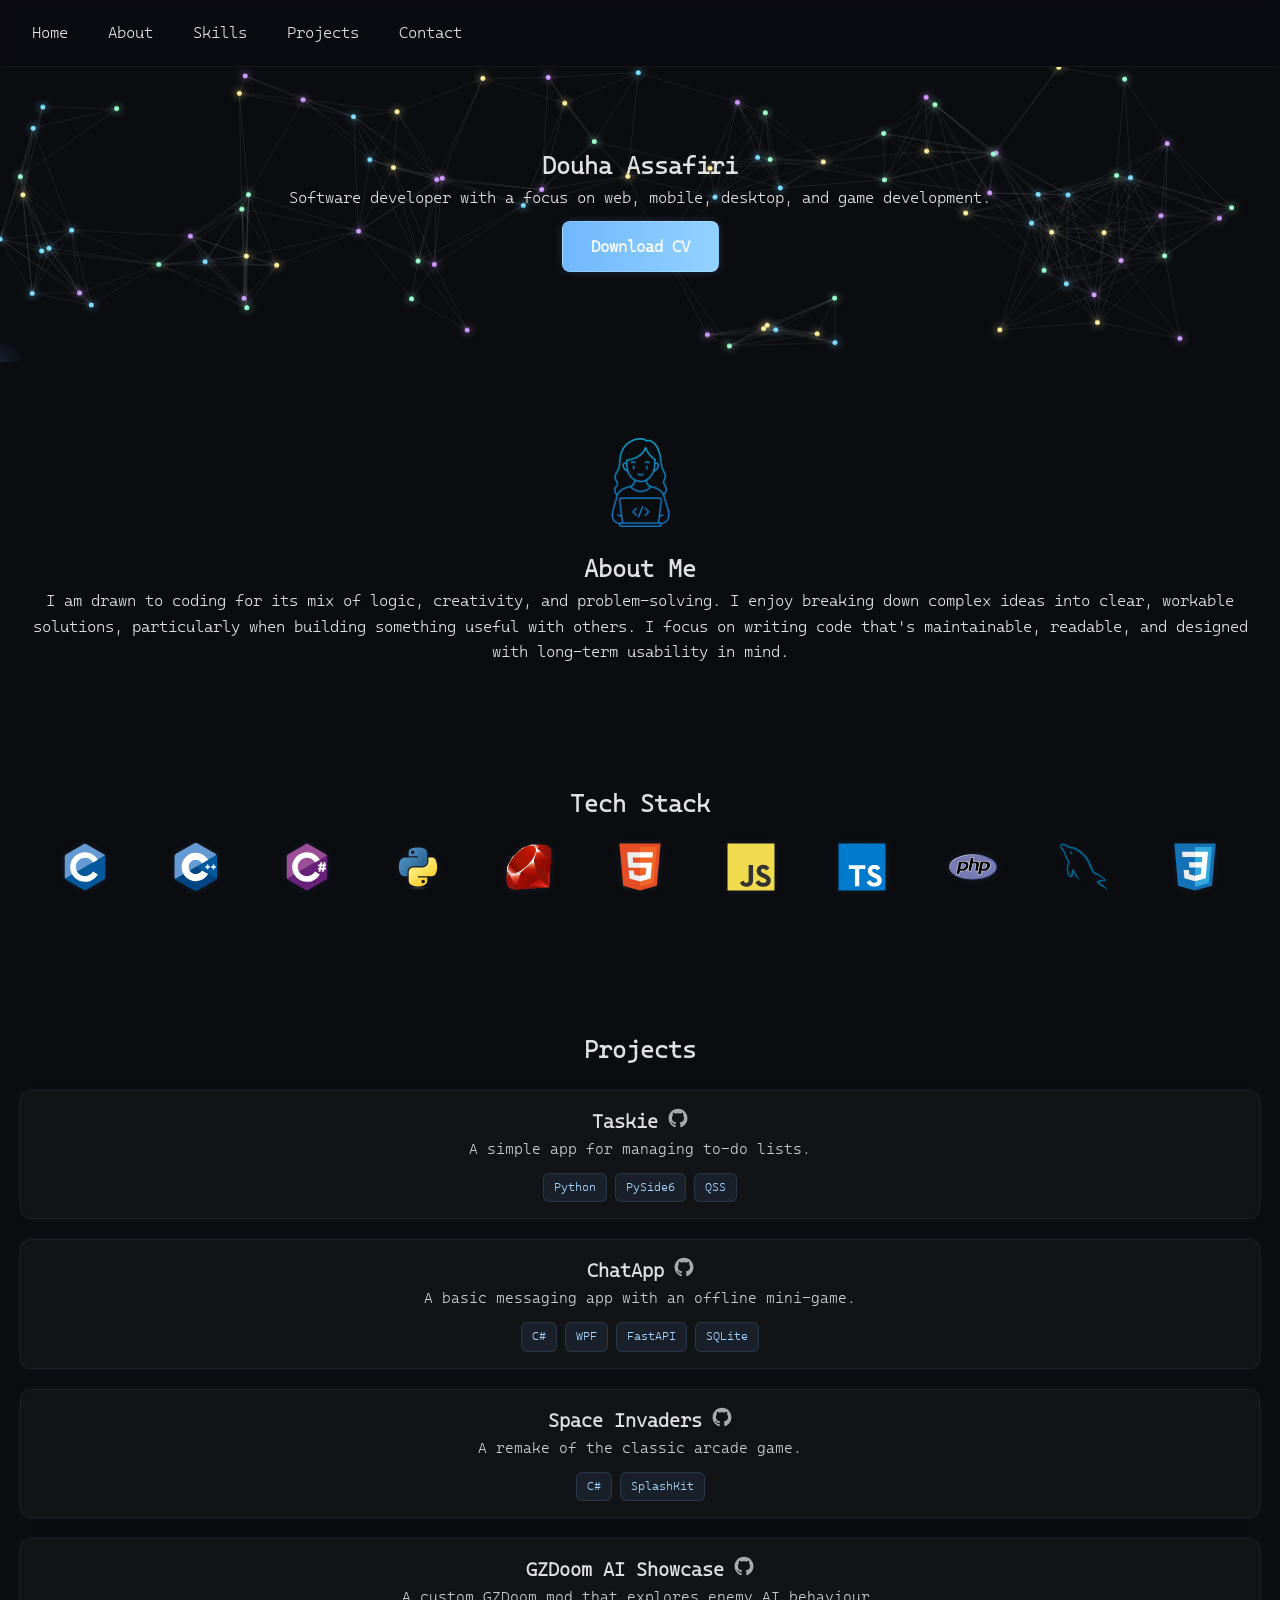
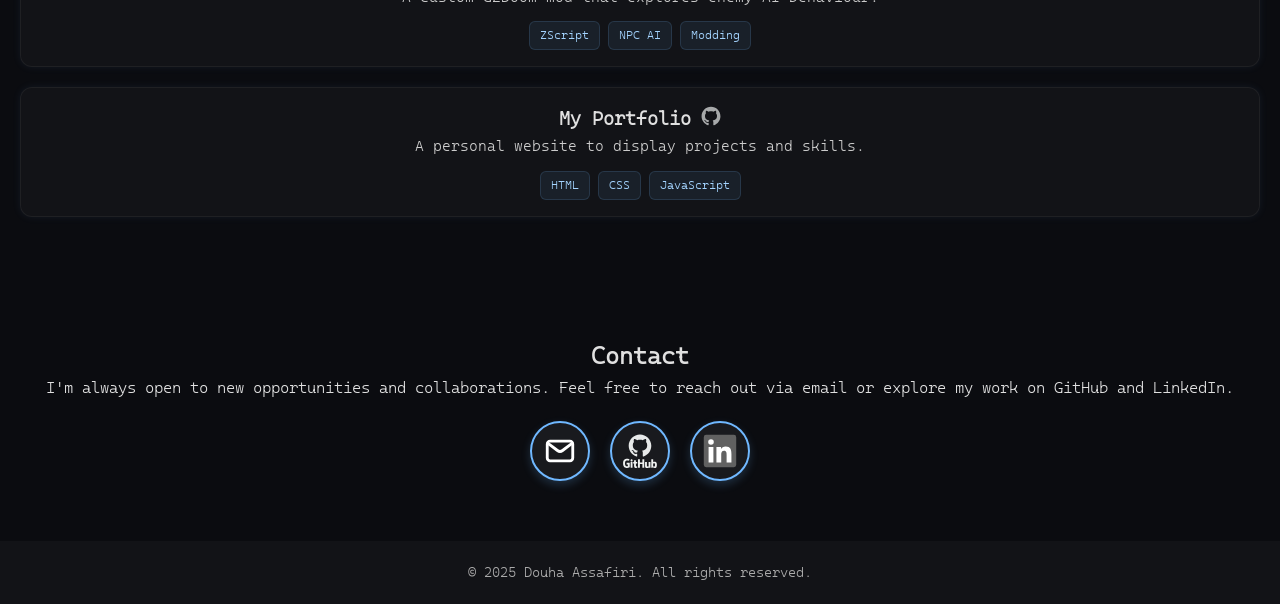
==== commit fac5d27c: "link fix" ====
--- a/index.html
+++ b/index.html
@@ -135,7 +135,7 @@
         <div class="project-card">
             <div class="project-header">
                 <h3>My Portfolio</h3>
-                <a href="https://github.com/douhaassafiri/portfolio" target="_blank" class="gh-icon-button"
+                <a href="https://github.com/douhaassafiri/douhaassafiri.github.io" target="_blank" class="gh-icon-button"
                    aria-label="View on GitHub">
                     <img src="assets/icons/github-original.svg" class="inverted" alt="GitHub"/>
                 </a>
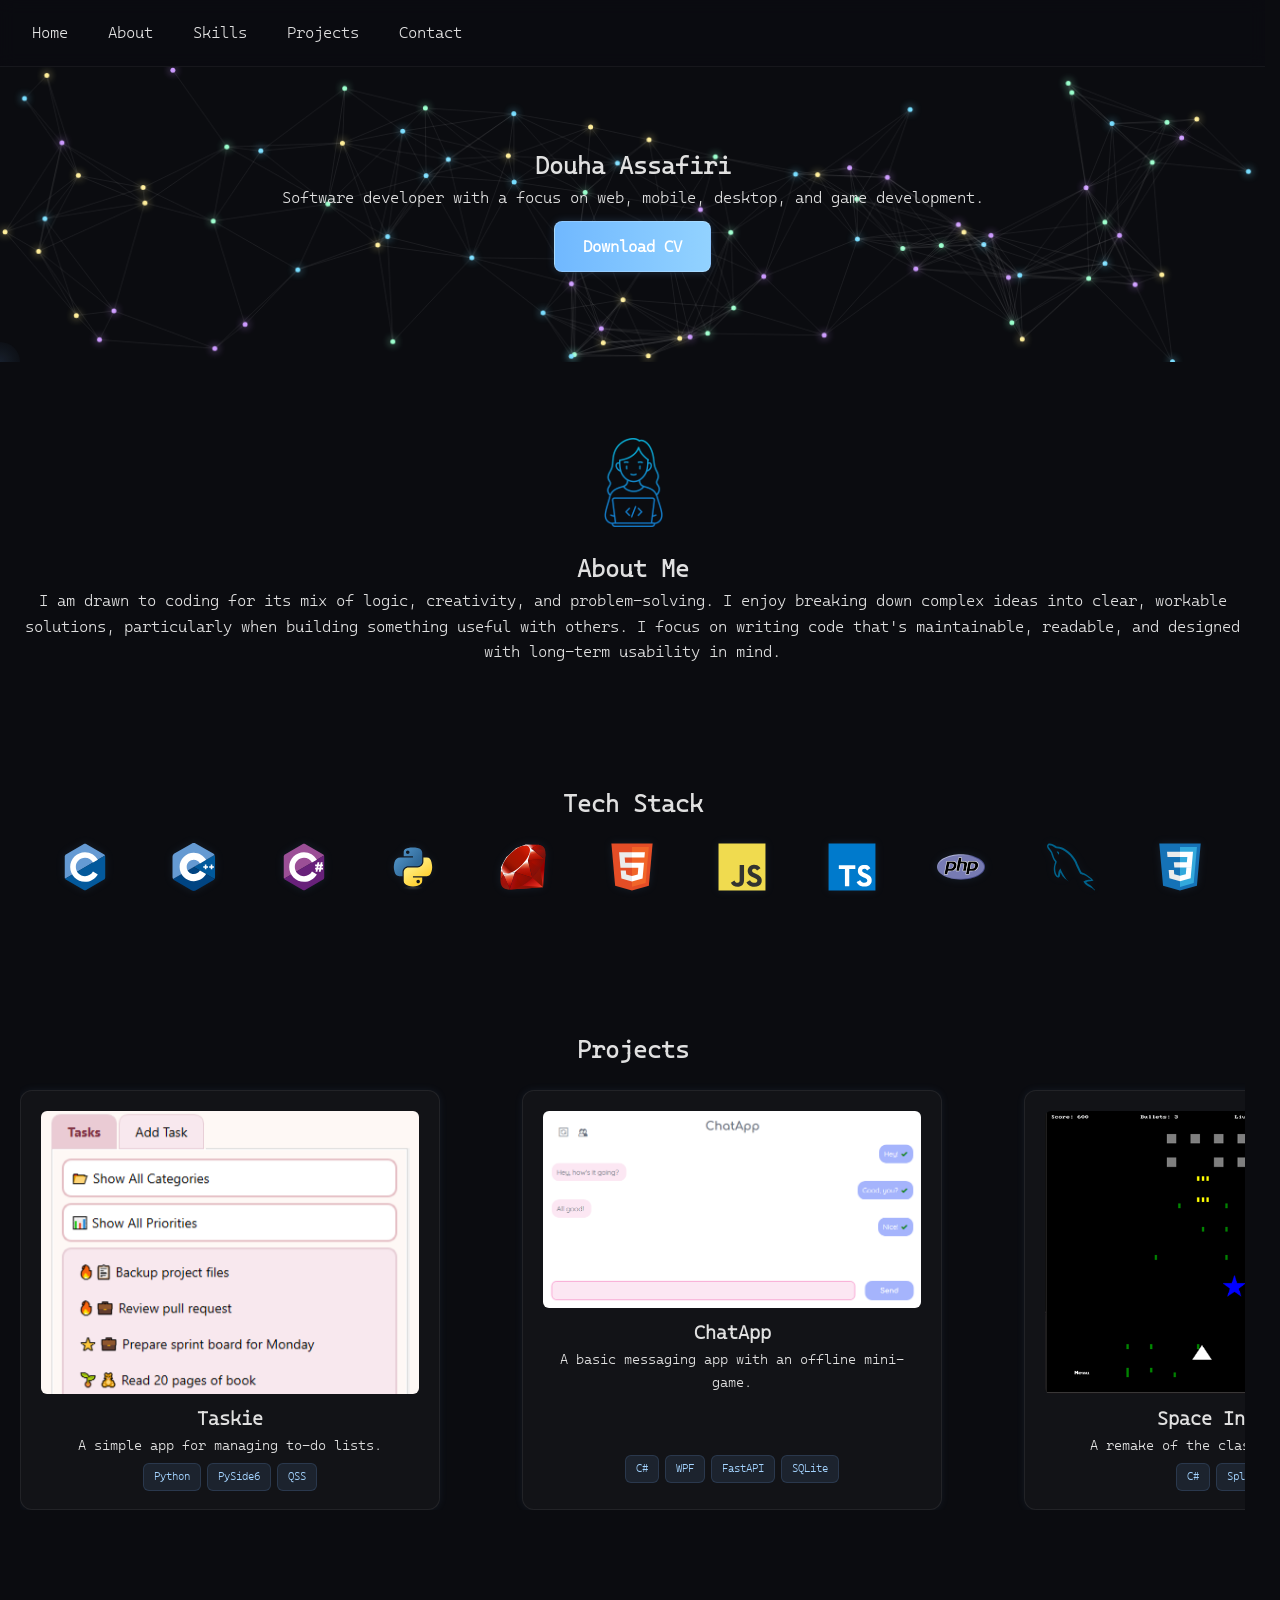
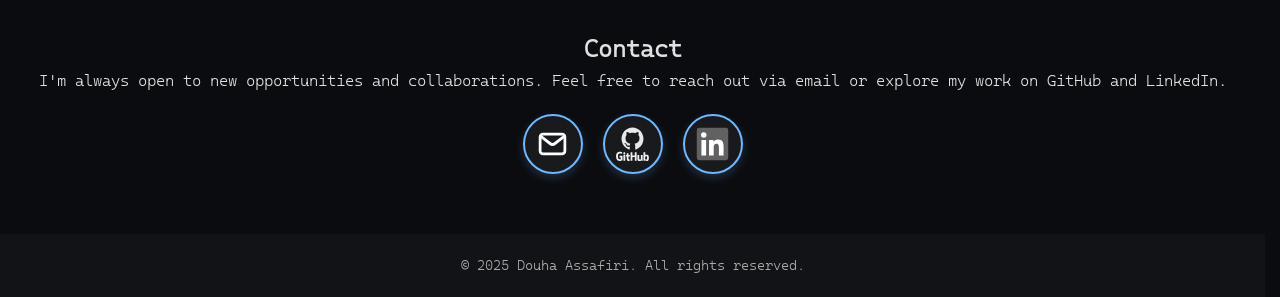
==== commit a1fc04f9: "implemented flip cards for projects" ====
--- a/index.html
+++ b/index.html
@@ -2,9 +2,10 @@
 <html lang="en">
 <head>
     <meta charset="UTF-8"/>
-    <meta name="viewport" content="width=device-width, initial-scale=1.0"/>
+    <meta name="viewport" content="width=device-width, initial-scale=1.0">
     <title>Douha Assafiri – Portfolio</title>
     <link rel="stylesheet" href="style.css"/>
+    <link rel="stylesheet" href="https://cdn.jsdelivr.net/npm/swiper@10/swiper-bundle.min.css"/>
 </head>
 <body>
 <header class="main-header">
@@ -64,90 +65,313 @@
 
     <section id="projects">
         <h2>Projects</h2>
-        <div class="project-card">
-            <div class="project-header">
-                <h3>Taskie</h3>
-                <a href="https://github.com/douhaassafiri/taskie" target="_blank" class="gh-icon-button"
-                   aria-label="View on GitHub">
-                    <img src="assets/icons/github-original.svg" class="inverted" alt="GitHub"/>
-                </a>
+        <div class="swiper">
+            <div class="swiper-wrapper">
+                <!-- Taskie -->
+                <div class="swiper-slide">
+                    <div class="flip-card">
+                        <div class="flip-card-inner">
+                            <div class="flip-card-front">
+                                <img src="assets/images/taskie.png" class="project-img" alt="Taskie">
+                                <h3>Taskie</h3>
+                                <p class="project-description">A simple app for managing to-do lists.</p>
+                                <ul class="project-tags">
+                                    <li>Python</li>
+                                    <li>PySide6</li>
+                                    <li>QSS</li>
+                                </ul>
+                            </div>
+                            <div class="flip-card-back">
+                                <div class="back-scroll">
+                                    <h3>Taskie</h3>
+                                    <p><strong>Taskie</strong> is a soft and simple desktop to-do app built with Python
+                                        and PySide6. I designed it to feel minimal, calming, and enjoyable to use.</p>
+
+                                    <p><strong>Features</strong></p>
+                                    <ul>
+                                        <li>Add tasks with categories and priorities</li>
+                                        <li>Emoji labels for quick task types</li>
+                                        <li>Filter tasks by category or priority</li>
+                                        <li>Local file-based task saving (no setup needed)</li>
+                                        <li>Double-click to delete tasks quickly</li>
+                                        <li>Pastel-themed interface styled with custom QSS</li>
+                                    </ul>
+
+                                    <p><strong>Built With</strong></p>
+                                    <ul>
+                                        <li>Python 3.7+</li>
+                                        <li>PySide6 (Qt for Python)</li>
+                                        <li>Qt Style Sheets (QSS)</li>
+                                    </ul>
+
+                                    <p><strong>Storage</strong><br>
+                                        Tasks are saved to a local <code>tasks.txt</code> file in the app folder. It's
+                                        private and ignored by Git.</p>
+
+                                    <p><strong>Notes</strong><br>
+                                        Everything is built from scratch without any external libraries beyond Qt. The
+                                        UI layout, logic, and styles were all manually created and tweaked to match a
+                                        soft aesthetic.</p>
+
+                                    <a href="https://github.com/douhaassafiri/taskie" target="_blank"
+                                       class="gh-btn">View on GitHub</a>
+                                </div>
+                            </div>
+                        </div>
+                    </div>
+                </div>
+                <!-- ChatApp -->
+                <div class="swiper-slide">
+                    <div class="flip-card">
+                        <div class="flip-card-inner">
+                            <div class="flip-card-front">
+                                <img src="assets/images/chatapp.png" class="project-img" alt="ChatApp">
+                                <h3>ChatApp</h3>
+                                <p class="project-description">A basic messaging app with an offline mini-game.</p>
+                                <ul class="project-tags">
+                                    <li>C#</li>
+                                    <li>WPF</li>
+                                    <li>FastAPI</li>
+                                    <li>SQLite</li>
+                                </ul>
+                            </div>
+                            <div class="flip-card-back">
+                                <div class="back-scroll">
+                                    <h3>ChatApp</h3>
+                                    <p><strong>ChatApp</strong> is a messaging app that lets users send and receive
+                                        messages in real time. It includes friend management, offline support, and even
+                                        a built-in unicorn mini-game when the server is unreachable.</p>
+
+                                    <p><strong>Features</strong></p>
+                                    <ul>
+                                        <li>User login and registration</li>
+                                        <li>Real-time messaging between friends</li>
+                                        <li>Message history with timestamps</li>
+                                        <li>Local message deletion with sync on reconnecting</li>
+                                        <li>Offline mode with local queuing</li>
+                                        <li>Unicorn mini-game when offline</li>
+                                        <li>Friend system (add, accept, reject requests)</li>
+                                        <li>Soft, pastel-themed UI with custom WPF windows</li>
+                                    </ul>
+
+                                    <p><strong>Built With</strong></p>
+                                    <ul>
+                                        <li><strong>Frontend:</strong> C#, WPF, .NET Framework, XAML</li>
+                                        <li><strong>Backend:</strong> Python, FastAPI, SQLite</li>
+                                        <li><strong>Communication:</strong> RESTful API with JSON</li>
+                                    </ul>
+
+                                    <p><strong>Storage</strong><br>
+                                        Messages and user data are stored locally with SQLite and synced with the
+                                        server. Offline messages and deletions are queued and pushed once back online.
+                                    </p>
+
+                                    <p><strong>Notes</strong><br>
+                                        All windows and server logic were custom-built—from the login screen to the chat
+                                        interface. Animations, game logic, and syncing were implemented manually without
+                                        using third-party libraries beyond the main frameworks.</p>
+
+                                    <a href="https://github.com/douhaassafiri/ChatApp" target="_blank"
+                                       class="gh-btn">View on GitHub</a>
+                                </div>
+                            </div>
+                        </div>
+                    </div>
+                </div>
+                <!-- Space Invaders -->
+                <div class="swiper-slide">
+                    <div class="flip-card">
+                        <div class="flip-card-inner">
+                            <div class="flip-card-front">
+                                <img src="assets/images/space-invaders.png" class="project-img" alt="Space Invaders">
+                                <h3>Space Invaders</h3>
+                                <p class="project-description">A remake of the classic arcade game.</p>
+                                <ul class="project-tags">
+                                    <li>C#</li>
+                                    <li>SplashKit</li>
+                                </ul>
+                            </div>
+                            <div class="flip-card-back">
+                                <div class="back-scroll">
+                                    <h3>Space Invaders</h3>
+                                    <p><strong>Space Invaders</strong> is a modern reimagining of the classic arcade
+                                        game, built using C# and SplashKit. The game features multiple enemy types,
+                                        power-ups, level progression, and a final boss fight—all wrapped in an
+                                        object-oriented structure that reflects good design principles.</p>
+
+                                    <p><strong>Gameplay Features</strong></p>
+                                    <ul>
+                                        <li>Waves of alien enemies with different movement and attack patterns</li>
+                                        <li>Player ship can shoot, move, and collect power-ups</li>
+                                        <li>Power ups grant benefits like extra lives or spread shots</li>
+                                        <li>Enemies like <code>AlienChaser</code> actively pursue the player</li>
+                                        <li>BossAlien appears on later levels and requires strategy to defeat</li>
+                                        <li>Custom collision and state management system for fluid gameplay</li>
+                                    </ul>
+
+                                    <p><strong>Design Structure</strong></p>
+                                    <ul>
+                                        <li><strong>Entity-Based Inheritance:</strong> All game objects (player,
+                                            enemies, projectiles) extend from a shared <code>Entity</code> class
+                                        </li>
+                                        <li><strong>Factory Pattern:</strong> Used to spawn enemies and power-ups based
+                                            on level logic
+                                        </li>
+                                        <li><strong>Observer Pattern:</strong> ScoreManager updates UI when events occur
+                                            (e.g., enemy destroyed)
+                                        </li>
+                                        <li><strong>State Interface:</strong> <code>IGameState</code> interface handles
+                                            transitions like playing, paused, or game over
+                                        </li>
+                                    </ul>
+
+                                    <p><strong>Built With</strong></p>
+                                    <ul>
+                                        <li>C# with SplashKit</li>
+                                        <li>Custom game loop and rendering logic</li>
+                                        <li>No external frameworks—everything written from scratch</li>
+                                    </ul>
+
+                                    <p><strong>UI Screens</strong></p>
+                                    <ul>
+                                        <li>Main menu, gameplay, pause, and victory screens</li>
+                                        <li>In-game display includes score, level, lives, and bullet count</li>
+                                    </ul>
+
+                                    <p><strong>Notes</strong><br>
+                                        The project was a solo build done entirely in C#, with a focus on demonstrating
+                                        OOP concepts like inheritance and polymorphism. The codebase was designed for
+                                        modularity and clarity, using interfaces and patterns where appropriate. All
+                                        graphics and logic were implemented manually.</p>
+
+                                    <a href="https://github.com/douhaassafiri/spaceinvaders" target="_blank"
+                                       class="gh-btn">View on GitHub</a>
+                                </div>
+                            </div>
+                        </div>
+                    </div>
+                </div>
+                <!-- GZDoom AI Showcase -->
+                <div class="swiper-slide">
+                    <div class="flip-card">
+                        <div class="flip-card-inner">
+                            <div class="flip-card-front">
+                                <img src="assets/images/gzdoom-ai-showcase.png" class="project-img"
+                                     alt="GZDoom AI Showcase">
+                                <h3>GZDoom AI Showcase</h3>
+                                <p class="project-description">A custom GZDoom mod that explores enemy AI behaviour.</p>
+                                <ul class="project-tags">
+                                    <li>ZScript</li>
+                                    <li>NPC AI</li>
+                                    <li>Modding</li>
+                                </ul>
+                            </div>
+                            <div class="flip-card-back">
+                                <div class="back-scroll">
+                                    <h3>GZDoom AI Showcase</h3>
+                                    <p><strong>GZDoom AI Showcase</strong> is a custom AI project built in the GZDoom
+                                        engine using ZScript. It demonstrates modular enemy behaviours and state logic
+                                        through five unique agent types, each designed to test a different kind of game
+                                        AI—from ambient wanderers to tactical turrets. Everything was built from scratch
+                                        in ZScript with a custom map for showcasing each agent in action.</p>
+                                    <p><strong>Included Agents</strong></p>
+                                    <ul>
+                                        <li><strong>PatrolZombie</strong>: Patrols predefined points and
+                                            transitions to chase mode if it detects the player.
+                                        </li>
+                                        <li><strong>WandererSoul</strong>: Non-hostile ambience agent that roams
+                                            randomly to make the map feel alive.
+                                        </li>
+                                        <li><strong>AllyHealer</strong>: Follows the player and heals when health is
+                                            low. Activated via player interaction.
+                                        </li>
+                                        <li><strong>TurretArachnotron</strong>: Stationary unit that rotates and
+                                            fires at the player if in line of sight, using cooldown timers.
+                                        </li>
+                                        <li><strong>Ambusher</strong>: Hides until the player comes close, then
+                                            activates to pursue and attack, showing stealth logic.
+                                        </li>
+                                    </ul>
+                                    <p><strong>Built With</strong></p>
+                                    <ul>
+                                        <li>GZDoom Engine</li>
+                                        <li>ZScript for custom AI and state logic</li>
+                                        <li>Ultimate Doom Builder (map editing)</li>
+                                        <li>CLion + CMake for development workflow</li>
+                                    </ul>
+                                    <p><strong>Key Features</strong></p>
+                                    <ul>
+                                        <li>Custom finite state machines (FSMs) for each AI</li>
+                                        <li>Line-of-sight detection using <code>A_LookEx</code> and vector math</li>
+                                        <li>Event-based behaviours like healing triggers and proximity-based ambushes
+                                        </li>
+                                        <li>Dynamic patrol using editor-defined patrol points</li>
+                                        <li>Offline-friendly and lightweight—designed for smooth performance</li>
+                                    </ul>
+                                    <p><strong>Demo Map</strong><br>
+                                        All agents are placed in a custom showcase map called <code>DEMOMAP</code>. Each
+                                        area demonstrates the behaviour of a different AI in action.</p>
+                                    <p><strong>Notes</strong><br>
+                                        Each agent was designed modularly to focus on different AI concepts, from
+                                        state-driven logic to tactical reasoning.</p>
+
+                                    <a href="https://github.com/douhaassafiri/gzdoom" target="_blank"
+                                       class="gh-btn">View on GitHub</a>
+                                </div>
+                            </div>
+                        </div>
+                    </div>
+                </div>
+                <!-- Portfolio Website -->
+                <div class="swiper-slide">
+                    <div class="flip-card">
+                        <div class="flip-card-inner">
+                            <div class="flip-card-front">
+                                <img src="assets/images/portfolio.png" class="project-img"
+                                     alt="Portfolio Website">
+                                <h3>Portfolio Website</h3>
+                                <p class="project-description">A personal website to display projects and skills.</p>
+                                <ul class="project-tags">
+                                    <li>HTML</li>
+                                    <li>CSS</li>
+                                    <li>JavaScript</li>
+                                </ul>
+                            </div>
+                            <div class="flip-card-back">
+                                <div class="back-scroll">
+                                    <h3>Portfolio Website</h3>
+                                    <p><strong>This website</strong> was built from scratch to showcase my projects,
+                                        skills, and experience. It's designed to be clear, responsive, and visually
+                                        engaging while staying lightweight and easy to navigate.</p>
+                                    <p><strong>Features</strong></p>
+                                    <ul>
+                                        <li>Single-page layout with smooth anchor-based navigation</li>
+                                        <li>Interactive flip-card system to display project details</li>
+                                        <li>Responsive design for both desktop and mobile users</li>
+                                        <li>Canvas-based animated background using JavaScript</li>
+                                    </ul>
+                                    <p><strong>Built With</strong></p>
+                                    <ul>
+                                        <li>HTML5 and CSS3</li>
+                                        <li>Vanilla JavaScript</li>
+                                        <li>SwiperJS for the horizontal scrolling project view</li>
+                                        <li>Canvas API for the animated connecting dots background</li>
+                                    </ul>
+                                    <p><strong>Notes</strong><br>
+                                        The entire site was designed and coded manually without any templates or
+                                        frameworks. The canvas animation was inspired by particle network effects to
+                                        give a modern and professional touch without affecting performance.</p>
+
+                                    <a href="https://github.com/douhaassafiri/douhaassafiri.github.io" target="_blank"
+                                       class="gh-btn">View on GitHub</a>
+                                </div>
+                            </div>
+                        </div>
+                    </div>
+                </div>
+
+
             </div>
-            <p class="project-description">
-                A simple app for managing to-do lists.
-            </p>
-            <ul class="project-tags">
-                <li>Python</li>
-                <li>PySide6</li>
-                <li>QSS</li>
-            </ul>
-        </div>
-        <div class="project-card">
-            <div class="project-header">
-                <h3>ChatApp</h3>
-                <a href="https://github.com/douhaassafiri/ChatApp" target="_blank" class="gh-icon-button"
-                   aria-label="View on GitHub">
-                    <img src="assets/icons/github-original.svg" class="inverted" alt="GitHub"/>
-                </a>
-            </div>
-            <p class="project-description">
-                A basic messaging app with an offline mini-game.
-            </p>
-            <ul class="project-tags">
-                <li>C#</li>
-                <li>WPF</li>
-                <li>FastAPI</li>
-                <li>SQLite</li>
-            </ul>
-        </div>
-        <div class="project-card">
-            <div class="project-header">
-                <h3>Space Invaders</h3>
-                <a href="https://github.com/douhaassafiri/spaceinvaders" target="_blank" class="gh-icon-button"
-                   aria-label="View on GitHub">
-                    <img src="assets/icons/github-original.svg" class="inverted" alt="GitHub"/>
-                </a>
-            </div>
-            <p class="project-description">
-                A remake of the classic arcade game.
-            </p>
-            <ul class="project-tags">
-                <li>C#</li>
-                <li>SplashKit</li>
-            </ul>
-        </div>
-        <div class="project-card">
-            <div class="project-header">
-                <h3>GZDoom AI Showcase</h3>
-                <a href="https://github.com/douhaassafiri/gzdoom" target="_blank" class="gh-icon-button"
-                   aria-label="View on GitHub">
-                    <img src="assets/icons/github-original.svg" class="inverted" alt="GitHub"/>
-                </a>
-            </div>
-            <p class="project-description">
-                A custom GZDoom mod that explores enemy AI behaviour.
-            </p>
-            <ul class="project-tags">
-                <li>ZScript</li>
-                <li>NPC AI</li>
-                <li>Modding</li>
-            </ul>
-        </div>
-        <div class="project-card">
-            <div class="project-header">
-                <h3>My Portfolio</h3>
-                <a href="https://github.com/douhaassafiri/douhaassafiri.github.io" target="_blank" class="gh-icon-button"
-                   aria-label="View on GitHub">
-                    <img src="assets/icons/github-original.svg" class="inverted" alt="GitHub"/>
-                </a>
-            </div>
-            <p class="project-description">
-                A personal website to display projects and skills.
-            </p>
-            <ul class="project-tags">
-                <li>HTML</li>
-                <li>CSS</li>
-                <li>JavaScript</li>
-            </ul>
         </div>
     </section>
 
@@ -178,5 +402,24 @@
 </footer>
 
 <script src="script.js"></script>
+<script src="https://cdn.jsdelivr.net/npm/swiper@10/swiper-bundle.min.js"></script>
+<script>
+    const swiper = new Swiper('.swiper', {
+        slidesPerView: 1.25,
+        spaceBetween: 30,
+        grabCursor: true,
+        breakpoints: {
+            768: {
+                slidesPerView: 1.5,
+            },
+            1024: {
+                slidesPerView: 2.5,
+            },
+            1400: {
+                slidesPerView: 3.5,
+            }
+        }
+    });
+</script>
 </body>
 </html>
--- a/style.css
+++ b/style.css
@@ -1,3 +1,7 @@
+html {
+    scrollbar-gutter: stable;
+}
+
 * {
     margin: 0;
     padding: 0;
@@ -162,14 +166,7 @@
     filter: invert(100%) !important;
 }
 
-#hero h1,
-#hero p,
-#about p,
-#about h2,
-#stack h2,
-#projects h2,
-#projects p,
-#contact h2 {
+p, h1, h2, h3, ul, li {
     user-select: none;
     -webkit-user-select: none;
     -ms-user-select: none;
@@ -275,87 +272,156 @@
 }
 
 /* Projects Section */
-.project-grid {
-    display: grid;
-    grid-template-columns: repeat(auto-fit, minmax(280px, 1fr));
-    gap: 30px;
-    padding: 40px 20px;
-}
-
-.project-card {
+.flip-card {
+    aspect-ratio: 1 / 1;
+    perspective: 1000px;
+    background: transparent;
+    width: 100%;
+    max-width: 420px;
+    margin-top: 20px;
+}
+
+.flip-card-inner {
+    width: 100%;
+    height: 100%;
+    position: relative;
+    transition: transform 0.6s;
+    transform-style: preserve-3d;
+}
+
+.flip-card.flipped .flip-card-inner {
+    transform: rotateY(180deg);
+}
+
+.flip-card.flipped .flip-card-front {
+    pointer-events: none;
+}
+
+.flip-card:not(.flipped) .flip-card-back {
+    pointer-events: none;
+}
+
+.flip-card-front,
+.flip-card-back {
+    position: absolute;
+    width: 100%;
+    height: 100%;
+    overflow: hidden;
+    backface-visibility: hidden;
+    -webkit-backface-visibility: hidden;
+    -moz-backface-visibility: hidden;
+    transform: rotateX(0deg);
+    border-radius: 12px;
+    padding: 20px;
     background: rgba(255, 255, 255, 0.03);
-    border: 1px solid rgba(255, 255, 255, 0.05);
-    border-radius: 12px;
-    margin-top: 20px;
-    padding: 16px;
-    text-align: center;
-    box-shadow: 0 0 8px rgba(112, 184, 255, 0.08);
-    transition: transform 0.3s ease, box-shadow 0.3s ease;
-}
-
-.project-card:hover {
-    transform: translateY(-5px);
-    box-shadow: 0 0 12px var(--blue-shadow);
+    border: 1px solid rgba(255, 255, 255, 0.07);
+    box-shadow: 0 0 8px rgba(120, 180, 255, 0.08);
+    display: flex;
+    flex-direction: column;
+}
+
+.flip-card-front {
+    z-index: 2;
+}
+
+.flip-card-back {
+    transform: rotateY(180deg) rotateX(0deg);
+    display: flex;
+    flex-direction: column;
+    overflow: hidden;
+}
+
+.back-scroll {
+    overflow-y: auto;
+    scrollbar-width: none;
+    -webkit-overflow-scrolling: touch;
+    flex: 1;
+}
+
+.back-scroll::-webkit-scrollbar {
+    display: none;
+}
+
+.flip-card-back::-webkit-scrollbar {
+    display: none;
+}
+
+.flip-card-back {
+    text-align: justify;
+}
+
+.flip-card-back p {
+    margin-bottom: 0.8rem;
+    line-height: 1.6;
+}
+
+.flip-card-back strong {
+    font-weight: 700;
+}
+
+.flip-card-back ul {
+    list-style-type: disc;
+    padding-left: 1.2rem;
+    margin: 0.5rem 0 1rem;
+}
+
+.flip-card-back li {
+    margin-bottom: 6px;
+    line-height: 1.4;
 }
 
 .project-img {
     width: 100%;
-    height: auto;
-    border-radius: 8px;
-    margin-bottom: 12px;
-}
-
-.project-header {
-    display: flex;
-    align-items: center;
-    gap: 10px;
+    aspect-ratio: auto;
+    object-fit: cover;
+    border-radius: 6px;
+    margin-bottom: 10px;
+}
+
+.project-description {
+    font-size: 0.9rem;
+    flex: 1;
+}
+
+.project-tags {
+    display: flex;
+    gap: 6px;
+    flex-wrap: wrap;
     justify-content: center;
-}
-
-.gh-icon-button img {
-    width: 20px;
-    height: 20px;
-    opacity: 0.7;
-    transition: opacity 0.3s ease, transform 0.3s ease;
-    filter: drop-shadow(0 0 3px var(--blue-border));
-}
-
-.gh-icon-button img:hover {
-    opacity: 1;
-    transform: scale(1.1);
-    filter: drop-shadow(0 0 5px var(--blue-hover-shadow));
-}
-
-.project-list {
+    margin-top: auto;
     list-style: none;
-    padding-left: 0;
-}
-
-.project-description {
-    font-size: 0.95rem;
-    color: #ccc;
-    margin-bottom: 12px;
-}
-
-.project-tags {
-    display: flex;
-    flex-wrap: wrap;
-    gap: 8px;
-    justify-content: center;
-    list-style: none;
-    padding: 0;
-    margin: 0;
+    padding: 6px 0;
 }
 
 .project-tags li {
-    background: rgba(112, 184, 255, 0.08);
-    border: 1px solid var(--blue-border);
+    background: rgba(120, 180, 255, 0.1);
+    border: 1px solid rgba(120, 180, 255, 0.15);
     color: #a4d4ff;
-    font-size: 0.75rem;
     padding: 4px 10px;
     border-radius: 6px;
-    font-family: 'Cascadia Code Light', monospace;
-    white-space: nowrap;
+    font-size: 0.7rem;
+}
+
+.gh-btn {
+    display: inline-block;
+    margin-top: 14px;
+    padding: 8px 14px;
+    border-radius: 6px;
+    font-size: 0.85rem;
+    color: #a4d4ff;
+    background: rgba(120, 180, 255, 0.1);
+    border: 1px solid rgba(120, 180, 255, 0.3);
+    text-align: center;
+    text-decoration: none;
+    transition: background 0.3s ease;
+}
+
+.gh-btn:hover {
+    background: rgba(120, 180, 255, 0.3);
+}
+
+body.disable-scroll {
+    overflow: hidden;
 }
 
 /* Contact Section */
@@ -425,4 +491,8 @@
     .hamburger {
         display: flex;
     }
+
+    .flip-card {
+        height: 420px;
+    }
 }
